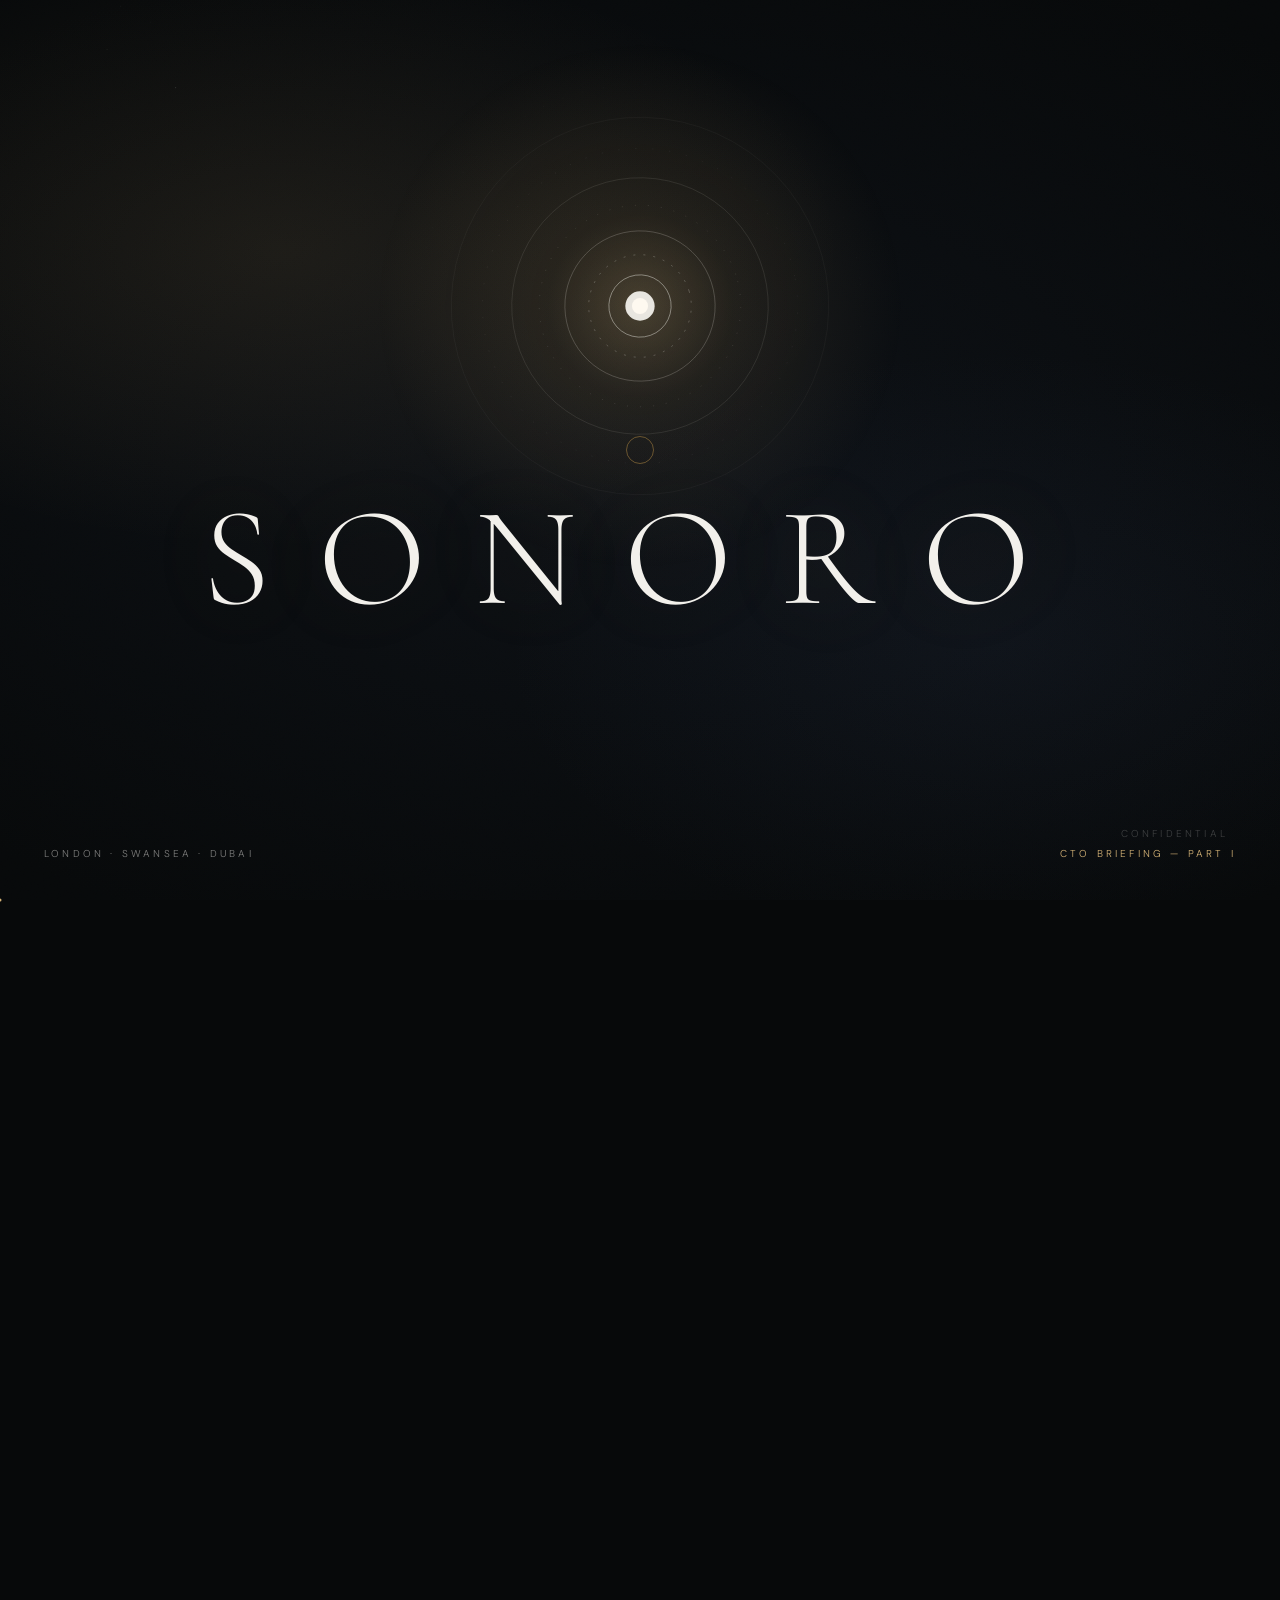
==== index.html @ f27482c3 "feat: split monolith into routed pages - index.html: teaser entrance + intro section - opportunity/i" ====
<!DOCTYPE html>
<html lang="en">
<head>
<meta charset="UTF-8" />
<meta name="viewport" content="width=device-width, initial-scale=1.0" />
<title>Sonoro — The Intelligence Layer for Food in Care</title>
<meta name="description" content="An AI orchestration platform connecting culinary judgement, menu intelligence, resident wellbeing, workforce profiling, recruitment and funded learning into one decision-making system." />

<link rel="preconnect" href="https://fonts.googleapis.com">
<link rel="preconnect" href="https://fonts.gstatic.com" crossorigin>
<link href="https://fonts.googleapis.com/css2?family=Cormorant+Garamond:ital,wght@0,200;0,300;0,400;0,500;1,200;1,300;1,400;1,500&family=DM+Sans:wght@200;300;400;500&display=swap" rel="stylesheet">

<link rel="stylesheet" href="assets/css/main.css">
<link rel="manifest" href="manifest.json">
<meta name="theme-color" content="#c9a25f">
<link rel="icon" type="image/svg+xml" href="favicon.svg">
<link rel="apple-touch-icon" href="icons/icon-192.png">
</head>
<body class="state-initial">

<!-- ============================================================ -->
<!--  TEASER                                                      -->
<!-- ============================================================ -->
<section class="teaser" id="teaser">

  <div class="teaser-atm"></div>
  <canvas class="teaser-stars" id="starsCanvas"></canvas>

  <div class="teaser-canvas-wrap">
    <canvas id="ringCanvas"></canvas>
  </div>

  <div class="teaser-grain"></div>

  <div class="teaser-stage">
    <h1 class="wordmark" id="wordmark" aria-label="Sonoro"></h1>
  </div>

  <button class="entry" id="entry" aria-label="Enter">Enter</button>

  <div class="tmeta tmeta--bl">
    <div><span class="val">London · Swansea · Dubai</span></div>
  </div>
  <div class="tmeta tmeta--br">
    <div><span class="lbl">Confidential</span></div>
    <div><span class="accent">CTO Briefing — Part I</span></div>
  </div>

  <div class="chatbar" id="chatbar" aria-label="Ask Sonoro">
    <span class="chatbar-icon" aria-hidden="true">
      <svg viewBox="0 0 32 32" xmlns="http://www.w3.org/2000/svg">
        <circle cx="16" cy="16" r="2.4" fill="#fff5e6"/>
        <circle cx="16" cy="16" r="5"  stroke="rgba(242,240,235,0.65)" stroke-width="0.7" fill="none"/>
        <circle cx="16" cy="16" r="9"  stroke="rgba(242,240,235,0.35)" stroke-width="0.55" fill="none" stroke-dasharray="1.5 3"/>
        <circle cx="16" cy="16" r="13" stroke="rgba(242,240,235,0.18)" stroke-width="0.45" fill="none"/>
      </svg>
    </span>
    <span class="chatbar-text">
      <span>Ask</span>
      <em class="ask-static">Marco Pierre White</em>
    </span>
    <span class="chatbar-arrow" aria-hidden="true">
      <svg viewBox="0 0 16 16" fill="none" xmlns="http://www.w3.org/2000/svg">
        <path d="M3 8 L13 8 M9 4 L13 8 L9 12" stroke="currentColor" stroke-width="1.1" stroke-linecap="round" stroke-linejoin="round"/>
      </svg>
    </span>
  </div>

  <div class="scroll-cue" aria-hidden="true">Scroll to read the brief</div>

</section>

<!-- ============================================================ -->
<!--  PERSISTENT — custom cursor                                  -->
<!-- ============================================================ -->
<div class="cursor" id="cursor"></div>
<div class="cursor-dot" id="cursorDot"></div>

<!-- ============================================================ -->
<!--  NAV                                                         -->
<!-- ============================================================ -->
<nav class="top">
  <div class="brand-block">
    <a href="/" aria-label="Sonoro home" style="display:flex;align-items:center;gap:10px;text-decoration:none;">
      <svg class="brand-mark" viewBox="0 0 24 24">
        <circle cx="12" cy="12" r="10.5"/>
        <circle cx="12" cy="12" r="7"/>
        <circle cx="12" cy="12" r="3.5"/>
        <circle class="pearl" cx="12" cy="12" r="1"/>
      </svg>
      <span class="brand-name">Sonoro</span>
    </a>
  </div>
  <div class="menu">
    <a href="/"><span class="num">I.</span>Resonance</a>
    <a href="/opportunity"><span class="num">II.</span>Opportunity</a>
    <a href="/platform"><span class="num">III.</span>Platform</a>
    <a href="/network"><span class="num">IV.</span>Network</a>
    <a href="/trust"><span class="num">V.</span>Trust</a>
    <a href="/business"><span class="num">VI.</span>Business</a>
    <a href="/mandate"><span class="num">VII.</span>Mandate</a>
  </div>
  <a href="/mandate" class="confidential">Confidential — CTO Brief</a>
</nav>

<!-- ============================================================ -->
<!--  BRIEF — revealed after Enter                                -->
<!-- ============================================================ -->
<div class="brief">

<section class="intro">
  <div class="intro-inner">

    <div class="intro-meta reveal">
      <div>
        <strong>Sonoro Healthcare</strong> · Food Intelligence Platform<br>
        Prepared for the office of the CTO
      </div>
      <div class="right">
        Confidential briefing · in seven parts<br>
        Building the Intelligence Layer
      </div>
    </div>

    <h1 class="reveal">Where care<br><em>resonates</em><br>through food.</h1>

    <div class="intro-strap reveal">
      <p class="lede-large">
        Sonoro is an <em>AI orchestration platform</em> connecting culinary judgement, menu intelligence, resident wellbeing, workforce profiling, recruitment and funded learning into one decision-making system for the care sector.
        <br><br>
        Not a chatbot. An intelligence infrastructure.
      </p>
      <div class="intro-cta-block">
        <a href="/opportunity" class="cta primary">Read the brief</a>
        <a href="/platform" class="cta">Explore the platform</a>
        <a href="/mandate" class="cta gold">Read the CTO mandate</a>
      </div>
    </div>

    <div class="intro-rail reveal">
      <div class="intro-rail-grid">
        <div class="intro-node"><span class="dot"></span><span class="nm">Ask Marco</span><span class="lab">Judgement</span></div>
        <div class="intro-node"><span class="dot"></span><span class="nm">Menu Intelligence</span><span class="lab">Optimisation</span></div>
        <div class="intro-node"><span class="dot"></span><span class="nm">Happiness Algorithm</span><span class="lab">Wellbeing</span></div>
        <div class="intro-node"><span class="dot"></span><span class="nm">Talent Intelligence</span><span class="lab">Workforce</span></div>
        <div class="intro-node"><span class="dot"></span><span class="nm">Curam Loop</span><span class="lab">Recruitment</span></div>
      </div>
    </div>

  </div>
</section>

</div><!-- /.brief -->

<script src="assets/js/page.js"></script>
<script src="assets/js/main.js"></script>
</body>
</html>
---- assets/css/main.css ----
/* ============================================================ */
/*  SONORO DESIGN SYSTEM                                         */
/* ============================================================ */
*, *::before, *::after { box-sizing: border-box; margin: 0; padding: 0; }

:root {
  --bg-deep:    #07090a;
  --bg-mid:     #0d1014;
  --bg-elev:    #11151a;
  --gold:       #c9a25f;
  --gold-warm:  #d4b276;
  --gold-soft:  rgba(201, 162, 95, 0.55);
  --gold-faint: rgba(201, 162, 95, 0.18);
  --parchment:  #f2f0eb;
  --muted:      rgba(242, 240, 235, 0.5);
  --faint:      rgba(242, 240, 235, 0.22);
  --hairline:   rgba(242, 240, 235, 0.1);
  --hairline-2: rgba(242, 240, 235, 0.18);
  --teal:       #1D9E75;
  --teal-deep:  #085041;
  --oxblood:    #B41D14;
  --blue-state: #6BA4D9;

  --serif:   'Cormorant Garamond', 'Times New Roman', serif;
  --sans:    'DM Sans', system-ui, sans-serif;
  --max:     1440px;
  --pad:     clamp(20px, 4vw, 64px);

  --fade-dur: 1.6s;
  --ease:     cubic-bezier(.22, .96, .24, 1);
}

html, body {
  width: 100%;
  background: var(--bg-deep);
  color: var(--parchment);
  font-family: var(--sans);
  font-weight: 300;
  line-height: 1.5;
  -webkit-font-smoothing: antialiased;
  -moz-osx-font-smoothing: grayscale;
}

body.state-initial {
  height: 100%;
  overflow: hidden;
  cursor: none;
}
body.entered {
  overflow-x: hidden;
  overflow-y: auto;
}
@media (max-width: 760px) { body.state-initial { cursor: auto; } }

img, svg { display: block; max-width: 100%; }
a { color: inherit; text-decoration: none; }
button { font-family: inherit; }
::selection { background: var(--gold); color: var(--bg-deep); }

/* ── TYPOGRAPHIC PRIMITIVES ── */
.eyebrow {
  font-family: var(--sans);
  font-size: 11px;
  letter-spacing: 0.28em;
  text-transform: uppercase;
  font-weight: 400;
  color: var(--muted);
}
.eyebrow .num {
  font-family: var(--serif);
  font-style: italic;
  font-size: 14px;
  letter-spacing: 0;
  text-transform: none;
  margin-right: 0.6em;
  color: var(--gold);
}
.label-tiny {
  font-family: var(--sans);
  font-size: 10px;
  letter-spacing: 0.32em;
  text-transform: uppercase;
  color: var(--faint);
}

/* ============================================================ */
/*  TEASER — CINEMATIC OPENING                                   */
/* ============================================================ */
.teaser {
  position: relative;
  width: 100%;
  height: 100vh;
  overflow: hidden;
  background: var(--bg-deep);
}
.teaser-atm {
  position: absolute; inset: 0; z-index: 0;
  background:
    radial-gradient(ellipse 80% 60% at 22% 28%, rgba(201, 162, 95, 0.10) 0%, transparent 55%),
    radial-gradient(ellipse 70% 60% at 78% 72%, rgba(60, 80, 120, 0.10) 0%, transparent 55%),
    radial-gradient(ellipse 100% 80% at 50% 50%, rgba(20, 26, 36, 0.45) 0%, transparent 75%),
    var(--bg-deep);
  animation: drift 28s ease-in-out infinite alternate;
}
@keyframes drift {
  0%   { transform: scale(1)    translate(0, 0);     filter: hue-rotate(0deg); }
  100% { transform: scale(1.07) translate(-1.5%, 1%); filter: hue-rotate(8deg); }
}
.teaser-stars {
  position: absolute; inset: 0; z-index: 1; pointer-events: none;
}
.teaser-grain {
  position: absolute; inset: 0; z-index: 8;
  pointer-events: none;
  background-image: url("data:image/svg+xml,%3Csvg viewBox='0 0 256 256' xmlns='http://www.w3.org/2000/svg'%3E%3Cfilter id='n'%3E%3CfeTurbulence type='fractalNoise' baseFrequency='0.92' numOctaves='4' stitchTiles='stitch'/%3E%3C/filter%3E%3Crect width='100%25' height='100%25' filter='url(%23n)'/%3E%3C/svg%3E");
  background-size: 180px 180px;
  opacity: 0.05;
  mix-blend-mode: overlay;
}

.teaser-canvas-wrap {
  position: absolute; inset: 0; z-index: 2;
  display: flex; align-items: center; justify-content: center;
  padding-bottom: 32vh;
  pointer-events: none;
}
#ringCanvas {
  width:  min(720px, 86vmin);
  height: min(720px, 86vmin);
  display: block;
  opacity: 0;
  transform: scale(0.86);
  animation: ringEmerge 4.2s 0.4s var(--ease) forwards;
  transition: opacity var(--fade-dur) var(--ease);
}
@keyframes ringEmerge {
  from { opacity: 0; transform: scale(0.86); }
  to   { opacity: 1; transform: scale(1); }
}

.teaser-stage {
  position: absolute; inset: 0; z-index: 4;
  pointer-events: none;
}

.wordmark {
  position: absolute;
  left: 50%;
  top: 62%;
  transform: translate(calc(-50% + var(--word-x-offset, 0px)), -50%);
  font-family: var(--serif);
  font-weight: 200;
  font-size: clamp(58px, 11vw, 168px);
  letter-spacing: 0.34em;
  color: var(--parchment);
  line-height: 1;
  text-transform: uppercase;
  text-shadow: 0 0 80px rgba(201, 162, 95, 0.18);
  text-align: center;
  white-space: nowrap;
  opacity: 0;
  transition: opacity var(--fade-dur) var(--ease);
}
.wordmark .ch { display: inline-block; opacity: 1; transform: translateY(0); }
body.state-initial .wordmark { opacity: 1; }
body.state-initial .wordmark .ch {
  opacity: 0;
  transform: translateY(28px);
  animation: chRise 1.6s var(--ease) forwards;
}
@keyframes chRise { to { opacity: 1; transform: translateY(0); } }

.t-rule {
  position: absolute;
  left: 50%;
  top: calc(62% + clamp(60px, 8.5vw, 110px));
  transform: translateX(-50%) scaleX(0.4);
  transform-origin: center;
  width: clamp(160px, 22vw, 260px);
  height: 1px;
  background: linear-gradient(to right, transparent, var(--gold-soft) 50%, transparent);
  opacity: 0;
  transition: opacity var(--fade-dur) var(--ease), transform var(--fade-dur) var(--ease);
}
body.show-cycling .t-rule {
  opacity: 1;
  transform: translateX(-50%) scaleX(1);
}

.strapline {
  position: absolute;
  left: 50%;
  top: calc(62% + clamp(98px, 13vw, 165px));
  transform: translateX(-50%);
  font-family: var(--serif);
  font-style: italic;
  font-weight: 300;
  font-size: clamp(20px, 2.6vw, 34px);
  color: var(--muted);
  display: flex; align-items: center;
  gap: 0.4em;
  letter-spacing: 0.04em;
  white-space: nowrap;
  opacity: 0;
  transition: opacity var(--fade-dur) var(--ease);
}
body.show-cycling .strapline { opacity: 1; }

.cycle-wrap {
  position: relative;
  display: inline-block;
  overflow: visible;
  height: 1.4em;
  transition: width 0.7s var(--ease);
}
.cycle-word {
  position: absolute;
  left: 0; top: 50%;
  transform: translateY(calc(-50% + 60%));
  opacity: 0;
  color: var(--gold-warm);
  font-style: italic;
  white-space: nowrap;
  transition: transform 1.0s var(--ease), opacity 0.7s ease;
}
.cycle-word.enter { transform: translateY(-50%); opacity: 1; }
.cycle-word.exit  { transform: translateY(calc(-50% - 60%)); opacity: 0; }
.cycle-word::before {
  content: attr(data-num);
  position: absolute; top: -1.4em; left: 0;
  font-family: var(--sans);
  font-style: normal; font-weight: 400; font-size: 0.32em;
  letter-spacing: 0.45em; text-transform: uppercase;
  color: var(--gold-warm);
  opacity: 0; white-space: nowrap;
  transition: opacity 0.5s ease;
}
.cycle-word.enter::before { opacity: 0.55; transition: opacity 0.7s ease 0.2s; }
.cycle-word::after {
  content: '';
  position: absolute; bottom: -0.32em; left: 0;
  width: 100%; height: 1px;
  background: var(--gold-warm);
  opacity: 0;
  transform-origin: left center;
  transform: scaleX(0);
  transition: transform 0.5s var(--ease), opacity 0.4s ease;
}
.cycle-word.enter::after {
  transform: scaleX(1); opacity: 0.42;
  transition: transform 1.1s var(--ease) 0.3s, opacity 0.5s ease 0.3s;
}

.tagline-center {
  position: absolute;
  top: 62%; left: 50%;
  transform: translate(-50%, -48%);
  z-index: 4;
  font-family: var(--serif);
  font-style: italic;
  font-weight: 300;
  font-size: clamp(28px, 4.2vw, 56px);
  color: rgba(242, 240, 235, 0.78);
  letter-spacing: 0.04em;
  white-space: nowrap;
  pointer-events: none;
  opacity: 0;
  filter: blur(3px);
  transition: opacity var(--fade-dur) var(--ease),
              transform var(--fade-dur) var(--ease),
              filter var(--fade-dur) var(--ease);
  text-shadow: 0 0 60px rgba(201, 162, 95, 0.18);
}
body.show-tagline .tagline-center {
  opacity: 1;
  transform: translate(-50%, -50%);
  filter: blur(0);
}

/* Enter pill */
.entry {
  position: absolute;
  top: 78%; left: 50%;
  transform: translate(-50%, -50%);
  z-index: 7;
  display: inline-flex; align-items: center;
  padding: 12px 32px;
  border: 1px solid rgba(201, 162, 95, 0.4);
  border-radius: 100px;
  background: rgba(7, 9, 10, 0.45);
  backdrop-filter: blur(14px);
  -webkit-backdrop-filter: blur(14px);
  color: var(--gold-warm);
  font-family: var(--sans);
  font-weight: 300;
  font-size: 10px;
  letter-spacing: 0.42em;
  text-transform: uppercase;
  cursor: none;
  pointer-events: none;
  user-select: none;
  opacity: 0;
  transition: opacity 2s var(--ease), border-color 0.6s ease, color 0.6s ease, background 0.6s ease;
}
.entry.show {
  opacity: 1;
  pointer-events: auto;
  animation: entryHalo 3.4s ease-in-out infinite;
}
@keyframes entryHalo {
  0%, 100% { box-shadow: 0 0 0 0 rgba(201, 162, 95, 0); }
  50%      { box-shadow: 0 0 28px 2px rgba(201, 162, 95, 0.22); }
}
.entry:hover { border-color: var(--gold); color: var(--parchment); background: rgba(7, 9, 10, 0.65); }
.entry.dismiss { animation: entryOut 1.6s var(--ease) forwards; pointer-events: none; }
@keyframes entryOut {
  0%   { opacity: 1; transform: translate(-50%, -50%) scale(1); }
  100% { opacity: 0; transform: translate(-50%, -50%) scale(1.06); }
}
@media (max-width: 760px) {
  .entry {
    cursor: pointer;
    font-size: 10px;
    letter-spacing: 0.36em;
    top: 80%;
    min-height: 48px;
    padding: 14px 36px;
  }
}

/* Editorial corners */
.tmeta {
  position: absolute; z-index: 5;
  font-family: var(--sans);
  font-weight: 300; font-size: 10px;
  letter-spacing: 0.32em; text-transform: uppercase;
  color: var(--muted);
  line-height: 2;
}
.tmeta .lbl    { color: var(--faint); margin-right: 8px; }
.tmeta .val    { color: var(--muted); }
.tmeta .accent { color: var(--gold-warm); }
.tmeta--bl { bottom: 36px; left: 44px; text-align: left; }
.tmeta--br { bottom: 36px; right: 44px; text-align: right; }
@media (max-width: 760px) {
  .tmeta { font-size: 9px; letter-spacing: 0.28em; line-height: 1.9; }
  .tmeta--bl { left: 22px; bottom: 96px; }
  .tmeta--br { right: 22px; bottom: 96px; }
}

/* Listen pill */
.listen {
  position: fixed;
  bottom: 36px; left: 50%;
  transform: translateX(-50%);
  z-index: 6;
  display: flex; align-items: center; gap: 14px;
  padding: 11px 22px 11px 18px;
  border: 1px solid var(--hairline);
  border-radius: 100px;
  background: rgba(7, 9, 10, 0.45);
  backdrop-filter: blur(14px);
  -webkit-backdrop-filter: blur(14px);
  cursor: none;
  pointer-events: auto;
  transition: all 0.5s var(--ease), opacity 2s ease;
  opacity: 0;
  color: var(--muted);
  font-size: 10px;
  letter-spacing: 0.32em;
  text-transform: uppercase;
  font-family: var(--sans);
  font-weight: 300;
  user-select: none;
}
body.entered .listen { opacity: 1; }
.listen:hover { border-color: var(--gold-soft); color: var(--parchment); background: rgba(7, 9, 10, 0.65); }
.listen.active { border-color: var(--gold); color: var(--gold-warm); }
.listen-icon { display: flex; align-items: flex-end; gap: 2px; height: 12px; width: 14px; }
.listen-icon span { display: block; width: 2px; height: 4px; background: currentColor; border-radius: 1px; transition: height 0.2s ease; }
.listen.active .listen-icon span { animation: bars 1.1s ease-in-out infinite; }
.listen.active .listen-icon span:nth-child(1) { animation-delay:  0.0s; }
.listen.active .listen-icon span:nth-child(2) { animation-delay: 0.18s; }
.listen.active .listen-icon span:nth-child(3) { animation-delay: 0.36s; }
.listen.active .listen-icon span:nth-child(4) { animation-delay: 0.54s; }
@keyframes bars { 0%, 100% { height: 3px; } 50% { height: 12px; } }
@media (max-width: 760px) { .listen { cursor: pointer; bottom: 24px; padding: 10px 18px 10px 14px; font-size: 9px; } }

/* Chatbar */
.chatbar {
  position: absolute;
  top: 62%; left: 50%;
  transform: translate(-50%, -52%) scale(0.97);
  z-index: 5;
  display: flex; align-items: center;
  padding: 18px 22px;
  width: clamp(360px, 60vw, 660px);
  border: 1px solid rgba(242, 240, 235, 0.12);
  border-radius: 100px;
  background: rgba(7, 9, 10, 0.6);
  backdrop-filter: blur(20px);
  -webkit-backdrop-filter: blur(20px);
  box-shadow: 0 12px 48px rgba(0, 0, 0, 0.4), 0 0 0 0.5px rgba(255, 255, 255, 0.04) inset;
  opacity: 0;
  pointer-events: none;
  transition: opacity var(--fade-dur) var(--ease),
              transform var(--fade-dur) var(--ease),
              border-color 0.6s ease, background 0.6s ease;
}
body.entered .chatbar,
body.show-chatbar .chatbar {
  opacity: 1;
  transform: translate(-50%, -50%) scale(1);
  pointer-events: auto;
}
.chatbar:hover { border-color: rgba(242, 240, 235, 0.22); background: rgba(7, 9, 10, 0.74); }
.chatbar-icon { width: 32px; height: 32px; margin-right: 18px; flex-shrink: 0; display: block; }
.chatbar-icon svg { width: 100%; height: 100%; animation: iconRotate 36s linear infinite, iconBreath 5.2s ease-in-out infinite; filter: drop-shadow(0 0 6px rgba(212, 178, 118, 0.32)); }
@keyframes iconRotate { from { transform: rotate(0deg); } to { transform: rotate(360deg); } }
@keyframes iconBreath { 0%, 100% { opacity: 0.92; } 50% { opacity: 1; } }
.chatbar-text {
  flex: 1;
  font-family: var(--serif);
  font-style: italic; font-weight: 300;
  font-size: clamp(18px, 2.2vw, 26px);
  color: rgba(242, 240, 235, 0.72);
  letter-spacing: 0.03em;
  display: flex; align-items: center; justify-content: flex-start;
  gap: 0.4em; white-space: nowrap; overflow: hidden;
}
.ask-static {
  color: var(--gold-warm);
  font-style: italic;
  font-weight: 300;
  white-space: nowrap;
}
.ask-cycle-wrap { position: relative; display: inline-block; overflow: hidden; height: 1.4em; }
.ask-cycle-word {
  position: absolute; left: 0; top: 50%;
  transform: translateY(calc(-50% + 110%));
  opacity: 0;
  color: var(--gold-warm);
  font-style: italic; white-space: nowrap;
  transition: transform 1.0s var(--ease), opacity 0.7s ease;
}
.ask-cycle-word.enter { transform: translateY(-50%); opacity: 1; }
.ask-cycle-word.exit  { transform: translateY(calc(-50% - 110%)); opacity: 0; }
.chatbar-arrow { width: 18px; height: 18px; margin-left: 18px; color: var(--gold-soft); flex-shrink: 0; transition: color 0.5s ease, transform 0.5s var(--ease); }
.chatbar-arrow svg { width: 100%; height: 100%; display: block; }
.chatbar:hover .chatbar-arrow { color: var(--gold-warm); transform: translateX(3px); }
@media (max-width: 760px) {
  .chatbar { width: calc(100vw - 44px); padding: 14px 22px 14px 16px; cursor: pointer; min-height: 56px; }
  .chatbar-icon { width: 28px; height: 28px; margin-right: 14px; }
  .chatbar-arrow { margin-left: 14px; }
  .tagline-center { font-size: clamp(20px, 5.5vw, 34px); padding: 0 24px; white-space: normal; text-align: center; }
}

/* Cursor */
.cursor {
  position: fixed;
  width: 28px; height: 28px;
  border: 1px solid var(--gold-soft);
  border-radius: 50%;
  pointer-events: none;
  z-index: 9999;
  transform: translate(-50%, -50%);
  transition: width 0.4s var(--ease), height 0.4s var(--ease), border-color 0.3s ease, opacity 0.3s ease;
  mix-blend-mode: difference;
}
.cursor-dot {
  position: fixed;
  width: 3px; height: 3px;
  background: var(--gold-warm);
  border-radius: 50%;
  pointer-events: none;
  z-index: 9999;
  transform: translate(-50%, -50%);
  transition: opacity 0.3s ease;
}
.cursor.is-hover { width: 56px; height: 56px; border-color: var(--gold); }
@media (max-width: 760px) { .cursor, .cursor-dot { display: none; } }

/* Scroll cue under teaser */
.scroll-cue {
  position: absolute;
  bottom: 100px; left: 50%;
  transform: translateX(-50%);
  z-index: 5;
  font-family: var(--sans); font-weight: 300;
  font-size: 9px; letter-spacing: 0.42em; text-transform: uppercase;
  color: var(--muted);
  display: flex; flex-direction: column; align-items: center; gap: 14px;
  opacity: 0;
  transition: opacity 1.4s ease;
  pointer-events: none;
}
body.entered .scroll-cue { opacity: 0.7; }
.scroll-cue::after {
  content: '';
  width: 1px; height: 36px;
  background: linear-gradient(180deg, var(--gold-soft), transparent);
  animation: scrollPulse 2.4s ease-in-out infinite;
}
@keyframes scrollPulse {
  0%, 100% { opacity: 0.4; transform: scaleY(0.8); transform-origin: top; }
  50%      { opacity: 1;   transform: scaleY(1); }
}
@media (max-width: 760px) { .scroll-cue { bottom: 88px; } }

/* ============================================================ */
/*  NAV                                                          */
/* ============================================================ */
nav.top {
  position: fixed; top: 0; left: 0; right: 0; z-index: 50;
  padding: 18px var(--pad);
  display: grid;
  grid-template-columns: auto 1fr auto;
  align-items: center;
  gap: 24px;
  backdrop-filter: blur(20px) saturate(140%);
  -webkit-backdrop-filter: blur(20px) saturate(140%);
  background: rgba(7, 9, 10, 0.7);
  border-bottom: 1px solid var(--hairline);
  opacity: 0;
  pointer-events: none;
  transform: translateY(-12px);
  transition: opacity 1.6s var(--ease) 0.4s, transform 1.6s var(--ease) 0.4s;
}
body.entered nav.top { opacity: 1; pointer-events: auto; transform: translateY(0); }

/* Sub-pages: nav and content visible immediately */
body.page-view nav.top { opacity: 1; pointer-events: auto; transform: translateY(0); transition: none; }
body.page-view .brief  { opacity: 1; }

/* Active nav link */
nav.top .menu a.active { color: var(--parchment); }
nav.top .menu a.active .num { color: var(--gold-warm); }

.brand-block {
  display: flex; align-items: center; gap: 18px;
  border-right: 1px solid var(--hairline);
  padding-right: 22px;
}
.brand-mark {
  width: 24px; height: 24px;
  flex-shrink: 0;
}
.brand-mark circle { fill: none; stroke: var(--parchment); stroke-width: 0.7; }
.brand-mark .pearl { fill: var(--gold-warm); stroke: none; }
.brand-name {
  font-family: var(--serif);
  font-style: italic;
  font-weight: 300;
  font-size: 22px;
  letter-spacing: 0.05em;
  color: var(--parchment);
}

.nav-no01 {
  display: flex; flex-direction: column;
  gap: 2px;
}
.nav-no01 .num {
  font-family: var(--serif);
  font-style: italic;
  font-size: 12px;
  color: var(--gold);
  letter-spacing: 0.02em;
}
.nav-no01 .ti {
  font-family: var(--sans);
  font-size: 10px;
  letter-spacing: 0.22em;
  text-transform: uppercase;
  color: var(--muted);
}
@media (max-width: 900px) {
  .nav-no01 { display: none; }
  .brand-block { border-right: none; padding-right: 0; }
}

nav.top .menu {
  display: none;
  justify-content: center;
  gap: 32px;
}
nav.top .menu a {
  font-size: 10px; letter-spacing: 0.24em; text-transform: uppercase;
  color: var(--muted);
  transition: color 0.3s;
  display: inline-flex; align-items: baseline;
}
nav.top .menu a:hover { color: var(--parchment); }
nav.top .menu a .num {
  font-family: var(--serif); font-style: italic;
  color: var(--gold);
  margin-right: 6px; letter-spacing: 0; text-transform: none;
  font-size: 12px;
}
@media (min-width: 1100px) { nav.top .menu { display: flex; } }

.confidential {
  display: inline-flex; align-items: center; gap: 10px;
  padding: 9px 16px;
  border: 1px solid var(--hairline-2);
  border-radius: 999px;
  font-size: 10px; letter-spacing: 0.24em; text-transform: uppercase;
  color: var(--muted);
  background: rgba(7, 9, 10, 0.4);
  transition: all 0.3s;
}
.confidential::before {
  content: ''; width: 6px; height: 6px; border-radius: 50%;
  background: var(--gold);
  box-shadow: 0 0 10px var(--gold);
  animation: confDot 2.4s ease-in-out infinite;
}
@keyframes confDot { 0%, 100% { opacity: 0.6; } 50% { opacity: 1; } }
.confidential:hover { border-color: var(--gold-soft); color: var(--parchment); }
@media (max-width: 480px) {
  .confidential { font-size: 9px; padding: 8px 12px; letter-spacing: 0.18em; }
  .confidential span { display: none; }
}

/* ============================================================ */
/*  BRIEF — wrapper that becomes scrollable after Enter           */
/* ============================================================ */
.brief {
  position: relative;
  background: var(--bg-deep);
}

.container { max-width: var(--max); margin: 0 auto; padding: 0 var(--pad); }
.section { position: relative; padding: clamp(80px, 12vh, 160px) 0; }
.section::before {
  content: ''; position: absolute; left: var(--pad); right: var(--pad); top: 0;
  height: 1px; background: var(--hairline);
}
.section-head {
  display: grid;
  grid-template-columns: 1fr;
  gap: 32px;
  margin-bottom: clamp(48px, 8vh, 96px);
}
@media (min-width: 800px) {
  .section-head {
    grid-template-columns: minmax(180px, 220px) 1fr;
    grid-template-rows: auto auto;
    column-gap: clamp(48px, 6vw, 96px);
    row-gap: 28px;
    align-items: start;
  }
  .section-head > div { display: contents; }
  .section-head .eyebrow { grid-column: 1; grid-row: 1; padding-top: 18px; }
  .section-head h2 { grid-column: 2; grid-row: 1; }
  .section-head .lede { grid-column: 2; grid-row: 2; max-width: 64ch; }
}
.section-head h2 {
  font-family: var(--serif);
  font-style: italic;
  font-weight: 300;
  font-size: clamp(34px, 4.6vw, 60px);
  line-height: 1.02;
  letter-spacing: -0.018em;
  color: var(--parchment);
  text-wrap: balance;
}
.section-head h2 em { font-style: italic; color: var(--gold-warm); }
.section-head .lede {
  font-family: var(--serif);
  font-weight: 300;
  font-size: clamp(18px, 1.6vw, 22px);
  line-height: 1.55;
  color: var(--muted);
  max-width: 60ch;
}

.rule { height: 1px; background: var(--hairline); width: 100%; }

/* ── CTA ── */
.cta {
  display: inline-flex; align-items: center; justify-content: space-between;
  gap: 24px;
  padding: 18px 24px;
  border: 1px solid var(--hairline-2);
  background: transparent;
  color: var(--parchment);
  font-family: var(--sans);
  font-size: 12px;
  letter-spacing: 0.18em;
  text-transform: uppercase;
  cursor: pointer;
  transition: all 0.4s var(--ease);
  position: relative; overflow: hidden;
}
.cta::after {
  content: '→'; font-family: var(--serif); font-style: italic;
  font-size: 18px; letter-spacing: 0; text-transform: none;
  transition: transform 0.4s;
}
.cta:hover { background: var(--parchment); color: var(--bg-deep); border-color: var(--parchment); }
.cta:hover::after { transform: translateX(6px); }
.cta.primary { background: var(--parchment); color: var(--bg-deep); }
.cta.primary:hover { background: var(--gold); border-color: var(--gold); }
.cta.gold { border-color: var(--gold); color: var(--gold-warm); }
.cta.gold:hover { background: var(--gold); color: var(--bg-deep); border-color: var(--gold); }
@media (max-width: 480px) {
  .cta { font-size: 11px; padding: 16px 20px; width: 100%; justify-content: space-between; }
}

/* ============================================================ */
/*  INTRO                                                        */
/* ============================================================ */
.intro {
  padding: clamp(140px, 22vh, 240px) var(--pad) clamp(80px, 12vh, 140px);
  position: relative;
  border-bottom: 1px solid var(--hairline);
  background: linear-gradient(180deg, var(--bg-deep), var(--bg-mid));
}
.intro::after {
  content: ''; position: absolute; inset: 0;
  background:
    radial-gradient(ellipse at 75% 35%, rgba(201, 162, 95, 0.05), transparent 55%),
    radial-gradient(ellipse at 15% 85%, rgba(29, 158, 117, 0.04), transparent 60%);
  pointer-events: none;
  z-index: 0;
}
.intro-inner { position: relative; z-index: 1; max-width: var(--max); margin: 0 auto; }

.intro-meta {
  display: grid; grid-template-columns: 1fr;
  gap: 16px;
  margin-bottom: 56px;
  font-size: 11px; letter-spacing: 0.24em; text-transform: uppercase;
  color: var(--faint);
}
@media (min-width: 720px) { .intro-meta { grid-template-columns: 1fr 1fr; } }
.intro-meta strong { color: var(--muted); font-weight: 400; }
.intro-meta .right { text-align: right; }
@media (max-width: 720px) { .intro-meta .right { text-align: left; } }

.intro h1 {
  font-family: var(--serif);
  font-weight: 300;
  font-size: clamp(40px, 6vw, 96px);
  line-height: 0.98;
  letter-spacing: -0.025em;
  margin-bottom: 40px;
  max-width: 22ch;
}
.intro h1 em { font-style: italic; color: var(--gold-warm); }

.intro-strap {
  display: grid; grid-template-columns: 1fr; gap: 36px;
  margin-top: 24px;
  max-width: 980px;
}
@media (min-width: 800px) {
  .intro-strap { grid-template-columns: 1.4fr 1fr; gap: 80px; align-items: end; }
}
.intro-strap .lede-large {
  font-family: var(--serif);
  font-weight: 300;
  font-size: clamp(20px, 1.9vw, 26px);
  line-height: 1.5;
  color: var(--muted);
  max-width: 56ch;
}
.intro-strap .lede-large em { font-style: italic; color: var(--parchment); }
.intro-cta-block { display: flex; flex-direction: column; gap: 14px; }

.intro-rail {
  margin-top: 80px;
  padding-top: 40px;
  border-top: 1px solid var(--hairline);
}
.intro-rail-grid {
  display: grid;
  grid-template-columns: repeat(5, 1fr);
  gap: 0;
  position: relative;
}
.intro-rail-grid::before {
  content: ''; position: absolute;
  top: 38px; left: 8%; right: 8%; height: 1px;
  background: linear-gradient(90deg, transparent, var(--gold-soft) 15%, var(--gold-soft) 85%, transparent);
  opacity: 0.5;
}
.intro-node {
  display: flex; flex-direction: column; align-items: center;
  gap: 12px; position: relative; text-align: center;
}
.intro-node .dot {
  width: 14px; height: 14px; border-radius: 50%;
  background: var(--bg-deep);
  border: 1px solid var(--muted);
  position: relative; z-index: 2;
  margin-top: 32px;
}
.intro-node .dot::after {
  content: ''; position: absolute; inset: -6px;
  border-radius: 50%; border: 1px solid var(--hairline);
  animation: nodepulse 3s ease-in-out infinite;
}
.intro-node:nth-child(1) .dot::after { animation-delay: 0s; }
.intro-node:nth-child(2) .dot::after { animation-delay: 0.6s; }
.intro-node:nth-child(3) .dot::after { animation-delay: 1.2s; }
.intro-node:nth-child(4) .dot::after { animation-delay: 1.8s; }
.intro-node:nth-child(5) .dot::after { animation-delay: 2.4s; }
@keyframes nodepulse {
  0%, 100% { opacity: 0.3; transform: scale(1); }
  50% { opacity: 0.8; transform: scale(1.4); }
}
.intro-node .nm {
  font-family: var(--serif);
  font-style: italic;
  font-size: 14px;
  color: var(--muted);
}
.intro-node .lab {
  font-size: 9px; letter-spacing: 0.24em; text-transform: uppercase;
  color: var(--faint);
}
@media (max-width: 760px) {
  .intro-rail-grid { grid-template-columns: repeat(3, 1fr); gap: 16px; }
  .intro-rail-grid::before { display: none; }
  .intro-node:nth-child(4),
  .intro-node:nth-child(5) { grid-column: auto; }
  .intro-node .nm { font-size: 11px; }
  .intro-node .lab { font-size: 8px; }
}
@media (max-width: 420px) {
  .intro-rail-grid {
    display: flex;
    overflow-x: auto;
    gap: 0;
    padding-bottom: 16px;
    -webkit-overflow-scrolling: touch;
    scrollbar-width: none;
  }
  .intro-rail-grid::-webkit-scrollbar { display: none; }
  .intro-node { min-width: 90px; flex-shrink: 0; padding: 0 10px; }
}

/* ============================================================ */
/*  OPPORTUNITY                                                  */
/* ============================================================ */
.opportunity .stats {
  display: grid; grid-template-columns: 1fr; gap: 1px;
  background: var(--hairline);
  margin-bottom: 80px;
  border-top: 1px solid var(--hairline);
  border-bottom: 1px solid var(--hairline);
}
@media (min-width: 720px) { .opportunity .stats { grid-template-columns: repeat(4, 1fr); } }
@media (min-width: 480px) and (max-width: 720px) { .opportunity .stats { grid-template-columns: repeat(2, 1fr); } }
.stat { background: var(--bg-deep); padding: 36px 24px; display: flex; flex-direction: column; gap: 10px; }
.stat .num { font-family: var(--serif); font-weight: 300; font-size: clamp(40px, 4.5vw, 64px); line-height: 1; letter-spacing: -0.02em; color: var(--gold-warm); }
.stat .num em { font-style: italic; }
.stat .lab { font-size: 11px; letter-spacing: 0.24em; text-transform: uppercase; color: var(--muted); }
.stat .desc { font-family: var(--serif); font-size: 14px; font-style: italic; color: var(--faint); margin-top: 8px; max-width: 26ch; }

.problem-grid { display: grid; grid-template-columns: 1fr; gap: 32px; }
@media (min-width: 800px) { .problem-grid { grid-template-columns: repeat(2, 1fr); gap: 48px; } }
.problem-block { display: flex; flex-direction: column; gap: 16px; padding-top: 28px; border-top: 1px solid var(--hairline); }
.problem-block .nm { font-family: var(--serif); font-style: italic; color: var(--gold-warm); font-size: 16px; }
.problem-block h4 { font-family: var(--serif); font-weight: 300; font-size: clamp(22px, 2.4vw, 30px); line-height: 1.15; letter-spacing: -0.01em; }
.problem-block p { color: var(--muted); line-height: 1.65; max-width: 50ch; font-size: 15px; }
.problem-block .tags { display: flex; flex-wrap: wrap; gap: 8px; margin-top: 8px; }
.problem-block .tag { font-size: 10px; letter-spacing: 0.18em; text-transform: uppercase; padding: 6px 10px; border: 1px solid var(--hairline-2); color: var(--muted); }

/* ============================================================ */
/*  PLATFORM ENGINES                                             */
/* ============================================================ */
.engines { display: grid; grid-template-columns: 1fr; gap: 1px; background: var(--hairline); border-top: 1px solid var(--hairline); border-bottom: 1px solid var(--hairline); }
@media (min-width: 800px) { .engines { grid-template-columns: 1fr 1fr; } }
@media (min-width: 1200px) { .engines { grid-template-columns: repeat(4, 1fr); } }
.engine { background: var(--bg-deep); padding: 40px 32px; display: flex; flex-direction: column; gap: 20px; position: relative; transition: background 0.4s; min-height: 360px; }
.engine:hover { background: var(--bg-mid); }
.engine .num { font-family: var(--serif); font-style: italic; font-size: 14px; color: var(--gold-warm); }
.engine .ti { font-family: var(--serif); font-weight: 300; font-size: 32px; letter-spacing: -0.01em; line-height: 1; }
.engine .ti em { font-style: italic; }
.engine .desc { color: var(--muted); font-size: 14px; line-height: 1.6; }
.engine .pts { display: flex; flex-direction: column; gap: 8px; margin-top: auto; padding-top: 20px; border-top: 1px solid var(--hairline); }
.engine .pts li { list-style: none; font-size: 11px; letter-spacing: 0.16em; text-transform: uppercase; color: var(--faint); padding-left: 18px; position: relative; }
.engine .pts li::before { content: '/'; position: absolute; left: 0; font-family: var(--serif); font-style: italic; color: var(--gold-warm); letter-spacing: 0; text-transform: none; }
@media (max-width: 800px) { .engine { min-height: auto; padding: 32px 24px; } }

/* ============================================================ */
/*  ASK MARCO                                                    */
/* ============================================================ */
.askmarco-stage { display: grid; grid-template-columns: 1fr; gap: 40px; align-items: start; }
@media (min-width: 1000px) { .askmarco-stage { grid-template-columns: 1fr 1.2fr; gap: 64px; } }
.am-capabilities { display: flex; flex-direction: column; gap: 0; }
.am-cap { display: grid; grid-template-columns: 32px 1fr; gap: 16px; padding: 22px 0; border-top: 1px solid var(--hairline); align-items: start; }
.am-cap:last-child { border-bottom: 1px solid var(--hairline); }
.am-cap .n { font-family: var(--serif); font-style: italic; color: var(--gold-warm); font-size: 14px; padding-top: 4px; }
.am-cap .ti { font-family: var(--serif); font-size: 20px; font-weight: 400; margin-bottom: 4px; color: var(--parchment); }
.am-cap .desc { font-size: 13px; color: var(--muted); line-height: 1.55; }

.am-card { background: var(--bg-mid); border: 1px solid var(--hairline-2); border-radius: 4px; overflow: hidden; }
.am-card .head { padding: 16px 20px; border-bottom: 1px solid var(--hairline); display: flex; align-items: center; justify-content: space-between; background: linear-gradient(180deg, var(--bg-elev), var(--bg-mid)); }
.am-card .head .label-tiny { color: var(--muted); }
.am-card .head .stat-dot { display: inline-flex; align-items: center; gap: 8px; font-size: 10px; letter-spacing: 0.2em; text-transform: uppercase; color: var(--gold-warm); }
.am-card .head .stat-dot::before { content: ''; width: 6px; height: 6px; border-radius: 50%; background: var(--gold-warm); box-shadow: 0 0 8px var(--gold-warm); }
.am-card .body { padding: 24px 20px; }
.am-prompt { display: flex; gap: 14px; margin-bottom: 24px; padding-bottom: 24px; border-bottom: 1px solid var(--hairline); }
.am-prompt .av { width: 28px; height: 28px; flex-shrink: 0; border-radius: 50%; border: 1px solid var(--hairline-2); display: grid; place-items: center; font-size: 10px; letter-spacing: 0.1em; color: var(--faint); }
.am-prompt .body-text { font-family: var(--serif); font-style: italic; font-size: 18px; line-height: 1.45; color: var(--parchment); }
.am-response { display: flex; gap: 14px; }
.am-response .av { width: 28px; height: 28px; flex-shrink: 0; border-radius: 50%; background: var(--bg-elev); display: grid; place-items: center; position: relative; }
.am-response .av svg { width: 18px; height: 18px; }
.am-response .av svg circle { fill: none; stroke: var(--gold-warm); stroke-width: 0.7; }
.am-response .content { flex: 1; }
.am-response .who { font-size: 10px; letter-spacing: 0.24em; text-transform: uppercase; color: var(--gold-warm); margin-bottom: 12px; }
.am-response p { font-size: 14px; line-height: 1.65; color: var(--muted); margin-bottom: 14px; }
.am-response p strong { color: var(--parchment); font-weight: 500; }
.am-pillrow { display: flex; flex-wrap: wrap; gap: 8px; margin-top: 18px; padding-top: 18px; border-top: 1px solid var(--hairline); }
.am-pill { font-size: 10px; letter-spacing: 0.16em; text-transform: uppercase; padding: 8px 12px; border: 1px solid var(--hairline-2); color: var(--muted); display: inline-flex; align-items: center; gap: 8px; cursor: pointer; transition: all 0.3s; }
.am-pill:hover { border-color: var(--gold-warm); color: var(--gold-warm); }
.am-pill .dot { width: 5px; height: 5px; border-radius: 50%; background: var(--teal); }
.am-pill .dot.gold { background: var(--gold-warm); }
@media (max-width: 760px) {
  .am-pill { min-height: 40px; }
  .am-prompt .body-text { font-size: 16px; }
}

/* ============================================================ */
/*  MENU INTELLIGENCE                                            */
/* ============================================================ */
.menu-list { display: flex; flex-direction: column; border-top: 1px solid var(--hairline); }
.menu-row { display: grid; grid-template-columns: 1fr; gap: 16px; padding: 28px 0; border-bottom: 1px solid var(--hairline); position: relative; }
@media (min-width: 800px) { .menu-row { grid-template-columns: 280px 1fr 240px; gap: 40px; align-items: center; } }
.menu-row .name { display: flex; flex-direction: column; gap: 6px; }
.menu-row .name .ti { font-family: var(--serif); font-size: 26px; font-weight: 300; line-height: 1.1; color: var(--parchment); }
.menu-row .name .meta { font-size: 10px; letter-spacing: 0.24em; text-transform: uppercase; color: var(--faint); }
.menu-row .stats-line { display: grid; grid-template-columns: repeat(4, 1fr); gap: 16px; font-size: 11px; letter-spacing: 0.06em; }
.menu-row .stats-line .v { font-family: var(--serif); font-size: 18px; color: var(--parchment); display: block; margin-bottom: 2px; }
.menu-row .stats-line .l { font-size: 9px; letter-spacing: 0.24em; text-transform: uppercase; color: var(--faint); }
.menu-row .actions { display: flex; flex-wrap: wrap; gap: 6px; }
.menu-row .action { font-size: 9px; letter-spacing: 0.18em; text-transform: uppercase; padding: 6px 9px; border: 1px solid var(--hairline-2); color: var(--muted); cursor: pointer; transition: all 0.3s; }
.menu-row .action:hover { border-color: var(--parchment); color: var(--parchment); }
.menu-row .action.primary { background: rgba(201, 162, 95, 0.08); border-color: var(--gold); color: var(--gold-warm); }

.score-pill { position: absolute; right: 0; top: 28px; font-family: var(--serif); font-style: italic; font-size: 32px; line-height: 1; letter-spacing: -0.02em; }
@media (min-width: 800px) { .score-pill { position: static; align-self: start; } }
.score-pill.green { color: var(--teal); }
.score-pill.amber { color: var(--gold-warm); }
.score-pill.red { color: var(--oxblood); }
.score-pill.blue { color: var(--blue-state); }
.score-pill .label { display: block; font-family: var(--sans); font-style: normal; font-size: 9px; letter-spacing: 0.28em; text-transform: uppercase; color: var(--faint); margin-top: 4px; }
@media (max-width: 600px) { .menu-row .stats-line { grid-template-columns: repeat(2, 1fr); } }

/* ============================================================ */
/*  HAPPINESS ALGORITHM                                          */
/* ============================================================ */
.algo-stage { display: grid; grid-template-columns: 1fr; gap: 40px; }
@media (min-width: 1000px) { .algo-stage { grid-template-columns: 1.1fr 1fr; gap: 80px; } }
.algo-formula { display: flex; flex-direction: column; gap: 0; border-top: 1px solid var(--hairline); }
.weight-row { display: grid; grid-template-columns: 24px 1fr 60px 80px; gap: 16px; align-items: center; padding: 16px 0; border-bottom: 1px solid var(--hairline); }
.weight-row .n { font-family: var(--serif); font-style: italic; font-size: 13px; color: var(--gold-warm); }
.weight-row .l { font-size: 13px; color: var(--parchment); letter-spacing: 0.01em; }
.weight-row .bar { height: 1px; background: var(--hairline); position: relative; }
.weight-row .bar::after { content: ''; position: absolute; left: 0; top: 0; height: 1px; background: var(--gold-warm); width: var(--w, 0%); }
.weight-row .pct { font-family: var(--serif); font-size: 18px; text-align: right; color: var(--muted); letter-spacing: -0.01em; }
@media (max-width: 480px) {
  .weight-row { grid-template-columns: 20px 1fr 44px; gap: 10px; }
  .weight-row .bar { display: none; }
  .weight-row .pct { font-size: 14px; }
}

.color-states { display: grid; grid-template-columns: repeat(2, 1fr); gap: 1px; background: var(--hairline); border: 1px solid var(--hairline); margin-top: 32px; }
.color-state { background: var(--bg-deep); padding: 18px 16px; display: flex; flex-direction: column; gap: 8px; }
.color-state .dot { width: 10px; height: 10px; border-radius: 50%; margin-bottom: 4px; }
.color-state.green .dot { background: var(--teal); box-shadow: 0 0 12px var(--teal); }
.color-state.amber .dot { background: var(--gold-warm); box-shadow: 0 0 12px var(--gold-warm); }
.color-state.red .dot { background: var(--oxblood); box-shadow: 0 0 12px var(--oxblood); }
.color-state.blue .dot { background: var(--blue-state); box-shadow: 0 0 12px var(--blue-state); }
.color-state .ti { font-family: var(--serif); font-size: 18px; font-style: italic; color: var(--parchment); }
.color-state .desc { font-size: 11px; color: var(--faint); letter-spacing: 0.04em; line-height: 1.5; }

.score-table { background: var(--bg-mid); border: 1px solid var(--hairline-2); padding: 24px; }
.score-table h5 { font-family: var(--serif); font-style: italic; font-weight: 300; font-size: 22px; margin-bottom: 24px; padding-bottom: 16px; border-bottom: 1px solid var(--hairline); color: var(--parchment); }
.score-row { display: grid; grid-template-columns: 1fr auto auto; align-items: center; gap: 24px; padding: 18px 0; border-bottom: 1px solid var(--hairline); }
.score-row:last-child { border-bottom: none; }
.score-row .dish { font-family: var(--serif); font-size: 22px; font-weight: 300; color: var(--parchment); }
.score-row .score-num { font-family: var(--serif); font-style: italic; font-size: 36px; letter-spacing: -0.02em; line-height: 1; }
.score-row .state-tag { font-size: 9px; letter-spacing: 0.24em; text-transform: uppercase; padding: 5px 9px; border: 1px solid var(--hairline-2); }
.score-row.g .score-num { color: var(--teal); }
.score-row.g .state-tag { color: var(--teal); border-color: var(--teal); }
.score-row.a .score-num { color: var(--gold-warm); }
.score-row.a .state-tag { color: var(--gold-warm); border-color: var(--gold); }
.score-row.r .score-num { color: var(--oxblood); }
.score-row.r .state-tag { color: var(--oxblood); border-color: var(--oxblood); }
@media (max-width: 480px) {
  .score-row { grid-template-columns: 1fr auto; gap: 14px; }
  .score-row .state-tag { display: none; }
  .score-row .dish { font-size: 18px; }
  .score-row .score-num { font-size: 28px; }
}

.principle { margin-top: 40px; padding: 32px; border: 1px solid var(--hairline-2); background: linear-gradient(180deg, transparent, rgba(201, 162, 95, 0.04)); text-align: center; }
.principle .l { font-size: 10px; letter-spacing: 0.32em; text-transform: uppercase; color: var(--gold-warm); margin-bottom: 16px; }
.principle .t { font-family: var(--serif); font-style: italic; font-weight: 300; font-size: clamp(20px, 2vw, 28px); line-height: 1.3; color: var(--parchment); }
.principle .t em { color: var(--gold-warm); }
@media (max-width: 480px) { .principle { padding: 24px 20px; } }

/* ============================================================ */
/*  PART DIVIDERS                                                */
/* ============================================================ */
.part-divider {
  padding: clamp(96px, 16vh, 200px) var(--pad) clamp(72px, 12vh, 140px);
  text-align: center;
  position: relative;
  background: var(--bg-deep);
}
.part-divider::before {
  content: '';
  display: block;
  width: clamp(60px, 10vw, 140px);
  height: 1px;
  background: var(--gold-warm);
  opacity: 0.5;
  margin: 0 auto 36px;
}
.part-divider .pnum {
  display: block;
  font-family: var(--sans);
  font-size: 11px;
  letter-spacing: 0.4em;
  text-transform: uppercase;
  color: var(--gold-warm);
  margin-bottom: 28px;
}
.part-divider .pti {
  display: block;
  font-family: var(--serif);
  font-style: italic;
  font-weight: 300;
  font-size: clamp(40px, 6vw, 84px);
  line-height: 1;
  letter-spacing: -0.02em;
  color: var(--parchment);
  margin: 0 auto 36px;
  max-width: 18ch;
}
.part-divider .pti em { color: var(--gold-warm); }
.part-divider .pdesc {
  font-family: var(--serif);
  font-style: italic;
  font-weight: 300;
  font-size: clamp(16px, 1.4vw, 20px);
  line-height: 1.5;
  color: var(--muted);
  max-width: 56ch;
  margin: 0 auto;
}
.part-divider::after {
  content: '';
  display: block;
  width: clamp(60px, 10vw, 140px);
  height: 1px;
  background: var(--gold-warm);
  opacity: 0.5;
  margin: 36px auto 0;
}

/* ============================================================ */
/*  CQC ALIGNMENT                                                */
/* ============================================================ */
.cqc-grid { display: flex; flex-direction: column; border-top: 1px solid var(--hairline); }
.cqc-row {
  display: grid;
  grid-template-columns: 1fr;
  gap: 8px;
  padding: 28px 0;
  border-bottom: 1px solid var(--hairline);
}
@media (min-width: 800px) {
  .cqc-row {
    grid-template-columns: 60px 220px 1fr 260px;
    gap: 32px;
    align-items: start;
  }
}
.cqc-row .num { font-family: var(--serif); font-style: italic; color: var(--gold-warm); font-size: 16px; padding-top: 6px; }
.cqc-row .ti {
  font-family: var(--serif);
  font-weight: 300;
  font-style: italic;
  font-size: clamp(28px, 3vw, 40px);
  line-height: 1.05;
  letter-spacing: -0.015em;
  color: var(--parchment);
}
.cqc-row .desc { font-family: var(--serif); font-size: 16px; line-height: 1.55; color: var(--muted); max-width: 56ch; }
.cqc-row .tie {
  font-size: 10px; letter-spacing: 0.22em; text-transform: uppercase;
  color: var(--gold-warm); line-height: 1.6;
  padding-top: 10px;
  border-top: 1px solid var(--hairline);
}
@media (min-width: 800px) {
  .cqc-row .tie { padding-top: 6px; border-top: none; border-left: 1px solid var(--hairline); padding-left: 20px; }
}
@media (max-width: 800px) {
  .cqc-row .num { display: none; }
  .cqc-row .ti { font-size: clamp(24px, 6vw, 36px); }
}

/* ============================================================ */
/*  DATA FLYWHEEL                                                */
/* ============================================================ */
.flywheel {
  position: relative;
  isolation: isolate;
  display: grid;
  grid-template-columns: 1fr;
  gap: 16px;
}
@media (min-width: 760px) {
  .flywheel { grid-template-columns: repeat(5, 1fr); gap: 0; }
}
@media (min-width: 480px) and (max-width: 760px) {
  .flywheel { grid-template-columns: repeat(2, 1fr); gap: 1px; background: var(--hairline); }
}
.fw-step {
  position: relative;
  z-index: 1;
  padding: 32px 36px;
  border: 1px solid var(--hairline-2);
  background: var(--bg-mid);
  display: flex; flex-direction: column; gap: 10px;
  transition: all 0.4s var(--ease);
}
.fw-step:hover { border-color: var(--gold); background: var(--bg-elev); }
.fw-step .num { font-family: var(--serif); font-style: italic; font-size: 14px; color: var(--gold-warm); }
.fw-step .ti {
  font-family: var(--serif); font-weight: 300; font-size: 26px;
  line-height: 1.05; letter-spacing: -0.01em; color: var(--parchment);
}
.fw-step .ti em { font-style: italic; color: var(--gold-warm); }
.fw-step .desc {
  font-family: var(--serif); font-size: 15px; line-height: 1.5;
  color: var(--muted);
  margin-top: auto;
  padding-top: 14px;
  border-top: 1px solid var(--hairline);
}
@media (min-width: 760px) {
  .fw-step:not(:last-child) { z-index: 2; }
  .fw-step:not(:last-child)::after {
    content: '→';
    position: absolute;
    right: -12px; top: 50%; transform: translateY(-50%);
    font-family: var(--serif); font-style: italic;
    color: var(--gold-warm); font-size: 18px;
    background: var(--bg-mid); padding: 6px 8px;
    z-index: 5;
    border-radius: 999px;
  }
}
@media (max-width: 760px) { .fw-step { padding: 24px; } }

/* ============================================================ */
/*  TALENT INTELLIGENCE                                          */
/* ============================================================ */
.talent-grid { display: grid; grid-template-columns: 1fr; gap: 1px; background: var(--hairline); border-top: 1px solid var(--hairline); border-bottom: 1px solid var(--hairline); }
@media (min-width: 800px) { .talent-grid { grid-template-columns: repeat(2, 1fr); } }
@media (min-width: 1200px) { .talent-grid { grid-template-columns: repeat(4, 1fr); } }
.talent-col { background: var(--bg-deep); padding: 36px 28px; display: flex; flex-direction: column; gap: 18px; }
.talent-col .num { font-family: var(--serif); font-style: italic; font-size: 14px; color: var(--gold-warm); }
.talent-col h4 { font-family: var(--serif); font-weight: 300; font-size: 28px; line-height: 1; letter-spacing: -0.01em; color: var(--parchment); }
.talent-col h4 em { font-style: italic; }
.talent-col ul { list-style: none; display: flex; flex-direction: column; gap: 10px; margin-top: 8px; }
.talent-col li { font-size: 12px; letter-spacing: 0.04em; color: var(--muted); padding-left: 18px; position: relative; line-height: 1.5; }
.talent-col li::before { content: '—'; position: absolute; left: 0; color: var(--gold-warm); font-family: var(--serif); }

/* ============================================================ */
/*  CURAM LOOP                                                   */
/* ============================================================ */
.loop { position: relative; isolation: isolate; display: grid; grid-template-columns: repeat(2, 1fr); gap: 24px; margin-bottom: 60px; }
@media (min-width: 760px) { .loop { grid-template-columns: repeat(6, 1fr); gap: 0; } }
@media (max-width: 480px) { .loop { grid-template-columns: 1fr; gap: 1px; background: var(--hairline); } }
.loop-step { position: relative; z-index: 1; padding: 24px 32px; border: 1px solid var(--hairline-2); display: flex; flex-direction: column; gap: 8px; transition: all 0.4s; background: var(--bg-mid); }
.loop-step:hover { border-color: var(--gold); background: var(--bg-elev); }
.loop-step .num { font-family: var(--serif); font-style: italic; font-size: 12px; color: var(--gold-warm); }
.loop-step .ti { font-family: var(--serif); font-size: 22px; font-weight: 400; line-height: 1; color: var(--parchment); }
.loop-step .desc { font-size: 11px; color: var(--faint); letter-spacing: 0.04em; line-height: 1.45; }
@media (min-width: 760px) {
  .loop-step:not(:last-child) { z-index: 2; }
  .loop-step:not(:last-child)::after {
    content: '→'; position: absolute; right: -10px; top: 50%; transform: translateY(-50%);
    font-family: var(--serif); font-style: italic; color: var(--gold-warm); font-size: 16px;
    background: var(--bg-mid); padding: 4px 6px; z-index: 5;
    border-radius: 999px;
  }
}
@media (max-width: 760px) { .loop-step { padding: 20px 24px; } }

.curam-stats { display: grid; grid-template-columns: repeat(2, 1fr); gap: 1px; background: var(--hairline); border: 1px solid var(--hairline); margin-top: 24px; }
@media (min-width: 800px) { .curam-stats { grid-template-columns: repeat(4, 1fr); } }
.curam-stat { background: var(--bg-deep); padding: 24px; }
.curam-stat .n { font-family: var(--serif); font-style: italic; font-size: 12px; color: var(--gold-warm); display: block; margin-bottom: 12px; }
.curam-stat .v { display: block; font-family: var(--serif); font-size: 32px; line-height: 1; margin-bottom: 8px; letter-spacing: -0.015em; color: var(--parchment); }
.curam-stat .l { display: block; font-size: 10px; letter-spacing: 0.24em; text-transform: uppercase; color: var(--muted); }

/* ============================================================ */
/*  ECOSYSTEM                                                    */
/* ============================================================ */
.ecosystem-grid { display: grid; grid-template-columns: 1fr; gap: 1px; background: var(--hairline); border-top: 1px solid var(--hairline); border-bottom: 1px solid var(--hairline); }
@media (min-width: 720px) { .ecosystem-grid { grid-template-columns: repeat(2, 1fr); } }
@media (min-width: 1080px) { .ecosystem-grid { grid-template-columns: repeat(5, 1fr); } }
.eco { background: var(--bg-deep); padding: 28px 22px; display: flex; flex-direction: column; gap: 14px; min-height: 240px; }
.eco .ti { font-family: var(--serif); font-style: italic; font-size: 22px; line-height: 1.05; color: var(--parchment); }
.eco .role { font-size: 9px; letter-spacing: 0.28em; text-transform: uppercase; color: var(--gold-warm); }
.eco ul { list-style: none; margin-top: auto; display: flex; flex-direction: column; gap: 6px; }
.eco li { font-size: 11px; color: var(--muted); letter-spacing: 0.02em; padding-left: 14px; position: relative; line-height: 1.5; }
.eco li::before { content: '·'; position: absolute; left: 4px; color: var(--gold-warm); font-size: 16px; line-height: 1; }
@media (max-width: 720px) { .eco { min-height: auto; } }

/* Ecosystem loop override (moved from inline) */
@media (min-width: 760px) {
  #ecosystem .loop { grid-template-columns: repeat(5, 1fr) !important; isolation: isolate; }
  #ecosystem .loop-step { z-index: 1; }
  #ecosystem .loop-step:not(:last-child) { z-index: 2; }
  #ecosystem .loop-step:not(:last-child)::after {
    content: '→'; position: absolute; right: -10px; top: 50%; transform: translateY(-50%);
    font-family: var(--serif); font-style: italic; color: var(--gold-warm); font-size: 16px;
    background: var(--bg-mid); padding: 4px 6px; z-index: 5;
    border-radius: 999px;
  }
}

/* ============================================================ */
/*  ARCHITECTURE                                                 */
/* ============================================================ */
.arch-stack { display: flex; flex-direction: column; border: 1px solid var(--hairline); background: var(--bg-mid); position: relative; overflow: hidden; }
.arch-stack::before { content: ''; position: absolute; inset: 0; background: radial-gradient(ellipse at center, rgba(201, 162, 95, 0.04), transparent 60%); pointer-events: none; }
.arch-row { display: grid; grid-template-columns: 1fr; gap: 0; border-bottom: 1px solid var(--hairline); position: relative; }
.arch-row:last-child { border-bottom: none; }
@media (min-width: 800px) { .arch-row { grid-template-columns: 220px 1fr; } }
.arch-row .head { padding: 28px 24px; display: flex; flex-direction: column; gap: 6px; background: var(--bg-elev); border-right: 1px solid var(--hairline); position: relative; z-index: 2; }
.arch-row .head .num { font-family: var(--serif); font-style: italic; font-size: 12px; color: var(--gold-warm); }
.arch-row .head .ti { font-family: var(--serif); font-size: 22px; font-weight: 300; letter-spacing: -0.01em; line-height: 1.05; color: var(--parchment); }
.arch-row .head .ti em { font-style: italic; }
.arch-row .nodes { padding: 22px 18px; display: flex; flex-wrap: wrap; gap: 8px; align-items: center; position: relative; z-index: 2; }
.arch-node { font-size: 11px; letter-spacing: 0.06em; padding: 8px 14px; border: 1px solid var(--hairline-2); color: var(--muted); background: var(--bg-deep); transition: all 0.3s; white-space: nowrap; }
.arch-node:hover { border-color: var(--gold-warm); color: var(--gold-warm); transform: translateY(-1px); }
.arch-row.intel .arch-node { border-color: rgba(29, 158, 117, 0.3); }
.arch-row.intel .arch-node:hover { border-color: var(--teal); color: var(--teal); }
.arch-row.gov .arch-node { border-color: rgba(180, 29, 20, 0.25); }
.arch-row.gov .arch-node:hover { border-color: var(--oxblood); color: var(--oxblood); }
@media (max-width: 800px) {
  .arch-row .head { border-right: none; border-bottom: 1px solid var(--hairline); padding: 18px 20px; }
  .arch-row .nodes { padding: 16px; }
  .arch-node { font-size: 10px; padding: 7px 11px; }
}

/* ============================================================ */
/*  ROADMAP                                                      */
/* ============================================================ */
.roadmap { position: relative; display: grid; grid-template-columns: 1fr; gap: 0; border-top: 1px solid var(--hairline-2); }
.phase { display: grid; grid-template-columns: 1fr; gap: 24px; padding: 40px 0; border-bottom: 1px solid var(--hairline); position: relative; }
@media (min-width: 800px) { .phase { grid-template-columns: 200px 1fr 1.4fr; gap: 48px; align-items: start; } }
@media (min-width: 600px) and (max-width: 800px) {
  .phase { grid-template-columns: 100px 1fr; gap: 28px; }
  .phase .deliverables { grid-column: 1 / -1; }
}
.phase .marker { display: flex; flex-direction: column; gap: 8px; }
.phase .marker .num { font-family: var(--serif); font-style: italic; font-size: 48px; line-height: 1; color: var(--gold-warm); letter-spacing: -0.02em; }
.phase .marker .ph { font-size: 10px; letter-spacing: 0.32em; text-transform: uppercase; color: var(--faint); }
.phase .marker .when { font-family: var(--serif); font-style: italic; font-size: 14px; color: var(--muted); margin-top: 6px; }
.phase h4 { font-family: var(--serif); font-weight: 300; font-size: clamp(28px, 3vw, 40px); line-height: 1.05; letter-spacing: -0.015em; color: var(--parchment); }
.phase h4 em { font-style: italic; }
.phase .deliverables { display: grid; grid-template-columns: 1fr 1fr; gap: 14px; }
.phase .deliverables .d { font-size: 12px; letter-spacing: 0.04em; color: var(--muted); line-height: 1.5; padding: 10px 12px; border: 1px solid var(--hairline); background: var(--bg-mid); }
@media (max-width: 600px) { .phase .deliverables { grid-template-columns: 1fr; } }

/* ============================================================ */
/*  COMMERCIAL                                                   */
/* ============================================================ */
.revenue-grid { display: grid; grid-template-columns: 1fr; gap: 24px; }
@media (min-width: 720px) { .revenue-grid { grid-template-columns: repeat(2, 1fr); } }
@media (min-width: 1080px) { .revenue-grid { grid-template-columns: repeat(4, 1fr); } }
.rev { padding: 32px 24px; border: 1px solid var(--hairline-2); display: flex; flex-direction: column; gap: 14px; background: var(--bg-mid); transition: all 0.4s; }
.rev:hover { border-color: var(--gold); background: var(--bg-elev); }
.rev .n { font-family: var(--serif); font-style: italic; color: var(--gold-warm); font-size: 12px; }
.rev .ti { font-family: var(--serif); font-size: 22px; line-height: 1.1; font-weight: 400; color: var(--parchment); }
.rev .ti em { font-style: italic; }
.rev .v { font-family: var(--serif); font-style: italic; font-size: 14px; color: var(--muted); margin-top: auto; padding-top: 16px; border-top: 1px solid var(--hairline); }

/* ============================================================ */
/*  CTO MANDATE                                                  */
/* ============================================================ */
.mandate { background: linear-gradient(180deg, var(--bg-deep), var(--bg-mid)); border-top: 1px solid var(--hairline-2); border-bottom: 1px solid var(--hairline-2); position: relative; overflow: hidden; }
.mandate::before { content: ''; position: absolute; inset: 0; background: radial-gradient(circle at 80% 20%, rgba(201, 162, 95, 0.08), transparent 50%), radial-gradient(circle at 20% 80%, rgba(29, 158, 117, 0.06), transparent 55%); pointer-events: none; }
.mandate .container { position: relative; z-index: 2; }
.mandate-headline { font-family: var(--serif); font-weight: 300; font-size: clamp(40px, 6vw, 88px); line-height: 1; letter-spacing: -0.025em; margin-bottom: 48px; max-width: 18ch; color: var(--parchment); }
.mandate-headline em { font-style: italic; color: var(--gold-warm); }

.mandate-grid { display: grid; grid-template-columns: 1fr; gap: 60px; }
@media (min-width: 1000px) { .mandate-grid { grid-template-columns: 1fr 1fr; } }

.mandate-shape { display: flex; flex-direction: column; gap: 0; }
.mandate-shape .item { display: grid; grid-template-columns: 50px 1fr; gap: 20px; padding: 22px 0; border-top: 1px solid var(--hairline); align-items: start; }
.mandate-shape .item:last-child { border-bottom: 1px solid var(--hairline); }
.mandate-shape .item .n { font-family: var(--serif); font-style: italic; font-size: 18px; color: var(--gold-warm); }
.mandate-shape .item .ti { font-family: var(--serif); font-size: 22px; font-weight: 400; line-height: 1.15; margin-bottom: 6px; color: var(--parchment); }
.mandate-shape .item .desc { font-size: 13px; color: var(--muted); line-height: 1.55; }
@media (max-width: 600px) {
  .mandate-shape .item { grid-template-columns: 36px 1fr; gap: 14px; padding: 18px 0; }
  .mandate-shape .item .ti { font-size: 18px; }
}

.mandate-aside { display: flex; flex-direction: column; gap: 32px; padding: 40px 32px; border: 1px solid var(--gold); background: linear-gradient(180deg, rgba(201, 162, 95, 0.03), transparent); }
.mandate-aside .ey { font-size: 10px; letter-spacing: 0.32em; text-transform: uppercase; color: var(--gold-warm); }
.mandate-aside h3 { font-family: var(--serif); font-weight: 300; font-size: clamp(28px, 3vw, 40px); line-height: 1.1; letter-spacing: -0.015em; color: var(--parchment); }
.mandate-aside h3 em { font-style: italic; }
.mandate-aside .row { display: grid; grid-template-columns: 1fr 1fr; gap: 20px; padding-top: 20px; border-top: 1px solid var(--hairline); }
.mandate-aside .row > div { display: flex; flex-direction: column; gap: 6px; }
.mandate-aside .row .l { font-size: 9px; letter-spacing: 0.28em; text-transform: uppercase; color: var(--gold-warm); }
.mandate-aside .row .v { font-family: var(--serif); font-style: italic; font-size: 18px; line-height: 1.3; color: var(--parchment); }
@media (max-width: 480px) {
  .mandate-aside { padding: 28px 22px; }
  .mandate-aside .row { grid-template-columns: 1fr; gap: 16px; }
}

.mandate-quote { margin-top: 40px; padding: 36px 0; border-top: 1px solid var(--hairline-2); border-bottom: 1px solid var(--hairline-2); font-family: var(--serif); font-style: italic; font-weight: 300; font-size: clamp(20px, 2vw, 28px); line-height: 1.4; max-width: 60ch; color: var(--muted); }
.mandate-quote .who { display: block; font-family: var(--sans); font-style: normal; font-size: 11px; letter-spacing: 0.24em; text-transform: uppercase; color: var(--gold-warm); margin-top: 24px; }

/* ============================================================ */
/*  CLOSE                                                        */
/* ============================================================ */
.close { padding: clamp(120px, 18vh, 220px) var(--pad); text-align: center; position: relative; overflow: hidden; }
.close::before { content: ''; position: absolute; inset: 0; background: radial-gradient(ellipse at center, rgba(201, 162, 95, 0.06), transparent 60%); pointer-events: none; }
.close .container { position: relative; z-index: 2; }
.close-mark { width: 64px; height: 64px; margin: 0 auto 60px; }
.close-mark circle { fill: none; stroke: var(--parchment); stroke-width: 0.6; }
.close-mark .pearl { fill: var(--gold-warm); stroke: none; }
.close h2 { font-family: var(--serif); font-weight: 300; font-size: clamp(48px, 8vw, 132px); line-height: 0.95; letter-spacing: -0.025em; margin-bottom: 32px; color: var(--parchment); }
.close h2 em { font-style: italic; color: var(--gold-warm); }
.close .strap { font-family: var(--serif); font-style: italic; font-weight: 300; font-size: clamp(18px, 2vw, 24px); line-height: 1.5; color: var(--muted); max-width: 56ch; margin: 0 auto 56px; }
.close .ctas { display: inline-flex; gap: 16px; flex-wrap: wrap; justify-content: center; }
.close .resonance { margin-top: 80px; font-family: var(--serif); font-style: italic; font-size: 18px; color: var(--gold-warm); letter-spacing: 0.04em; }
@media (max-width: 480px) {
  .close .ctas { flex-direction: column; width: 100%; }
  .close .ctas .cta { width: 100%; }
}

/* ============================================================ */
/*  FOOTER                                                       */
/* ============================================================ */
footer.foot { border-top: 1px solid var(--hairline); padding: 60px var(--pad) 40px; background: var(--bg-deep); }
.foot-inner { max-width: var(--max); margin: 0 auto; display: grid; grid-template-columns: 1fr; gap: 32px; }
@media (min-width: 800px) { .foot-inner { grid-template-columns: 1fr 1fr 1fr; } }
.foot-col { display: flex; flex-direction: column; gap: 14px; }
.foot-col .l { font-size: 10px; letter-spacing: 0.32em; text-transform: uppercase; color: var(--faint); margin-bottom: 6px; }
.foot-col p, .foot-col a { font-size: 13px; color: var(--muted); line-height: 1.55; }
.foot-col a { transition: color 0.3s; }
.foot-col a:hover { color: var(--gold-warm); }
.foot-col .brand { display: flex; align-items: center; gap: 12px; }
.foot-meta { margin-top: 60px; padding-top: 24px; border-top: 1px solid var(--hairline); display: flex; justify-content: space-between; flex-wrap: wrap; gap: 12px; font-size: 10px; letter-spacing: 0.24em; text-transform: uppercase; color: var(--faint); }
@media (max-width: 600px) {
  .foot-meta { flex-direction: column; align-items: flex-start; gap: 8px; }
  .foot-meta span:not(:first-child) { display: none; }
}

/* ============================================================ */
/*  REVEAL & MOTION                                              */
/* ============================================================ */
.reveal { opacity: 0; transform: translateY(24px); transition: opacity 1.2s var(--ease), transform 1.2s var(--ease); }
.reveal.in { opacity: 1; transform: translateY(0); }
.reveal-stagger > * { opacity: 0; transform: translateY(20px); transition: opacity 0.9s var(--ease), transform 0.9s var(--ease); }
.reveal-stagger.in > * { opacity: 1; transform: translateY(0); }
.reveal-stagger.in > *:nth-child(1) { transition-delay: 0.05s; }
.reveal-stagger.in > *:nth-child(2) { transition-delay: 0.12s; }
.reveal-stagger.in > *:nth-child(3) { transition-delay: 0.19s; }
.reveal-stagger.in > *:nth-child(4) { transition-delay: 0.26s; }
.reveal-stagger.in > *:nth-child(5) { transition-delay: 0.33s; }
.reveal-stagger.in > *:nth-child(6) { transition-delay: 0.4s; }
.reveal-stagger.in > *:nth-child(7) { transition-delay: 0.47s; }
.reveal-stagger.in > *:nth-child(8) { transition-delay: 0.54s; }

.brief { opacity: 0; transition: opacity 1.4s var(--ease) 0.4s; }
body.entered .brief { opacity: 1; }

/* ============================================================ */
/*  SMALL SCREEN OVERRIDES (< 600px)                            */
/* ============================================================ */
@media (max-width: 600px) {
  .intro h1 { font-size: clamp(34px, 11vw, 60px); }
  .intro-meta { grid-template-columns: 1fr; gap: 8px; }
  .arch-row .head { padding: 18px; }
  .section { padding: clamp(60px, 10vh, 100px) 0; }
  .section-head { margin-bottom: clamp(36px, 6vh, 60px); }
}

/* ============================================================ */
/*  TABLET OVERRIDES (768px - 1024px)                           */
/* ============================================================ */
@media (min-width: 768px) and (max-width: 1024px) {
  .intro-strap {
    grid-template-columns: 1fr;
    max-width: 640px;
    gap: 32px;
  }
  .askmarco-stage {
    grid-template-columns: 1fr;
    gap: 32px;
  }
  .algo-stage {
    grid-template-columns: 1fr;
    gap: 40px;
  }
  .mandate-grid {
    grid-template-columns: 1fr;
    gap: 40px;
  }
}

/* ============================================================ */
/*  TOUCH DEVICE OVERRIDES                                       */
/* ============================================================ */
@media (hover: none) {
  .engine:hover,
  .fw-step:hover,
  .loop-step:hover,
  .rev:hover,
  .arch-node:hover {
    background: inherit;
    border-color: inherit;
    color: inherit;
    transform: none;
  }
  .cta:hover {
    background: transparent;
    color: var(--parchment);
    border-color: var(--hairline-2);
  }
  .cta.primary:hover {
    background: var(--parchment);
    color: var(--bg-deep);
    border-color: var(--parchment);
  }
  .cta.gold:hover {
    background: transparent;
    color: var(--gold-warm);
    border-color: var(--gold);
  }
  button, a, .chatbar, .am-pill, .menu-row .action, .arch-node {
    touch-action: manipulation;
  }
}

/* ============================================================ */
/*  REDUCED MOTION                                               */
/* ============================================================ */
@media (prefers-reduced-motion: reduce) {
  *, *::before, *::after {
    animation-duration: 0.01ms !important;
    transition-duration: 0.01ms !important;
  }
  .teaser-atm { animation: none; }
}
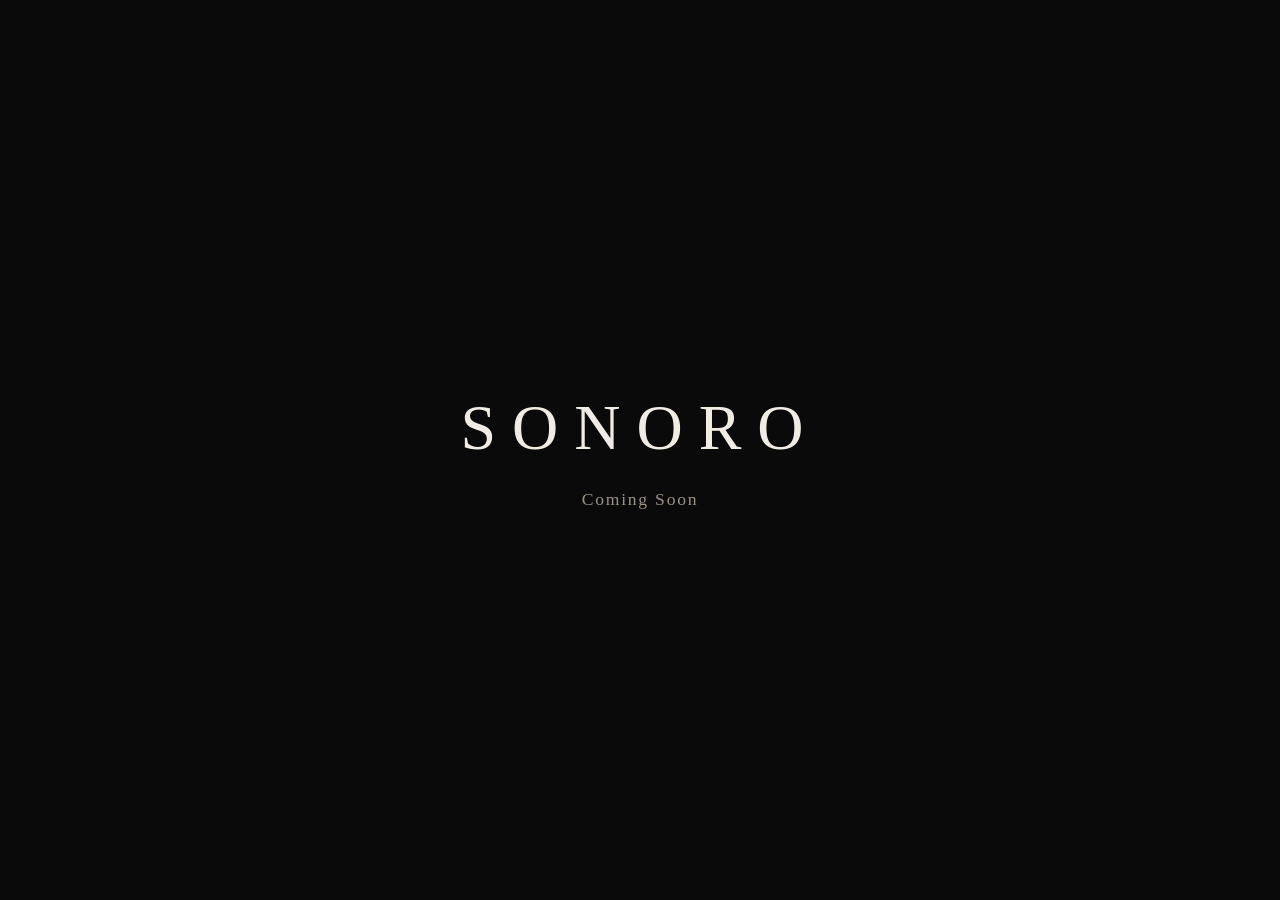
==== commit ace4081c: "Replace site with coming soon page" ====
--- a/index.html
+++ b/index.html
@@ -3,156 +3,41 @@
 <head>
 <meta charset="UTF-8" />
 <meta name="viewport" content="width=device-width, initial-scale=1.0" />
-<title>Sonoro — The Intelligence Layer for Food in Care</title>
-<meta name="description" content="An AI orchestration platform connecting culinary judgement, menu intelligence, resident wellbeing, workforce profiling, recruitment and funded learning into one decision-making system." />
-
-<link rel="preconnect" href="https://fonts.googleapis.com">
-<link rel="preconnect" href="https://fonts.gstatic.com" crossorigin>
-<link href="https://fonts.googleapis.com/css2?family=Cormorant+Garamond:ital,wght@0,200;0,300;0,400;0,500;1,200;1,300;1,400;1,500&family=DM+Sans:wght@200;300;400;500&display=swap" rel="stylesheet">
-
-<link rel="stylesheet" href="assets/css/main.css">
-<link rel="manifest" href="manifest.json">
-<meta name="theme-color" content="#c9a25f">
-<link rel="icon" type="image/svg+xml" href="favicon.svg">
-<link rel="apple-touch-icon" href="icons/icon-192.png">
+<title>Sonoro — Coming Soon</title>
+<meta name="description" content="Sonoro is coming soon." />
+<meta name="theme-color" content="#0a0a0a">
+<style>
+  *, *::before, *::after { box-sizing: border-box; margin: 0; padding: 0; }
+  html, body {
+    height: 100%;
+    background: #0a0a0a;
+    color: #f0ece4;
+    font-family: 'Georgia', serif;
+    display: flex;
+    align-items: center;
+    justify-content: center;
+    text-align: center;
+  }
+  .wrap { padding: 2rem; }
+  h1 {
+    font-size: clamp(2rem, 6vw, 4rem);
+    font-weight: 300;
+    letter-spacing: 0.25em;
+    text-transform: uppercase;
+    margin-bottom: 1.5rem;
+  }
+  p {
+    font-size: clamp(0.9rem, 2vw, 1.1rem);
+    font-weight: 300;
+    letter-spacing: 0.1em;
+    color: #9b9284;
+  }
+</style>
 </head>
-<body class="state-initial">
-
-<!-- ============================================================ -->
-<!--  TEASER                                                      -->
-<!-- ============================================================ -->
-<section class="teaser" id="teaser">
-
-  <div class="teaser-atm"></div>
-  <canvas class="teaser-stars" id="starsCanvas"></canvas>
-
-  <div class="teaser-canvas-wrap">
-    <canvas id="ringCanvas"></canvas>
+<body>
+  <div class="wrap">
+    <h1>Sonoro</h1>
+    <p>Coming Soon</p>
   </div>
-
-  <div class="teaser-grain"></div>
-
-  <div class="teaser-stage">
-    <h1 class="wordmark" id="wordmark" aria-label="Sonoro"></h1>
-  </div>
-
-  <button class="entry" id="entry" aria-label="Enter">Enter</button>
-
-  <div class="tmeta tmeta--bl">
-    <div><span class="val">London · Swansea · Dubai</span></div>
-  </div>
-  <div class="tmeta tmeta--br">
-    <div><span class="lbl">Confidential</span></div>
-    <div><span class="accent">CTO Briefing — Part I</span></div>
-  </div>
-
-  <div class="chatbar" id="chatbar" aria-label="Ask Sonoro">
-    <span class="chatbar-icon" aria-hidden="true">
-      <svg viewBox="0 0 32 32" xmlns="http://www.w3.org/2000/svg">
-        <circle cx="16" cy="16" r="2.4" fill="#fff5e6"/>
-        <circle cx="16" cy="16" r="5"  stroke="rgba(242,240,235,0.65)" stroke-width="0.7" fill="none"/>
-        <circle cx="16" cy="16" r="9"  stroke="rgba(242,240,235,0.35)" stroke-width="0.55" fill="none" stroke-dasharray="1.5 3"/>
-        <circle cx="16" cy="16" r="13" stroke="rgba(242,240,235,0.18)" stroke-width="0.45" fill="none"/>
-      </svg>
-    </span>
-    <span class="chatbar-text">
-      <span>Ask</span>
-      <em class="ask-static">Marco Pierre White</em>
-    </span>
-    <span class="chatbar-arrow" aria-hidden="true">
-      <svg viewBox="0 0 16 16" fill="none" xmlns="http://www.w3.org/2000/svg">
-        <path d="M3 8 L13 8 M9 4 L13 8 L9 12" stroke="currentColor" stroke-width="1.1" stroke-linecap="round" stroke-linejoin="round"/>
-      </svg>
-    </span>
-  </div>
-
-  <div class="scroll-cue" aria-hidden="true">Scroll to read the brief</div>
-
-</section>
-
-<!-- ============================================================ -->
-<!--  PERSISTENT — custom cursor                                  -->
-<!-- ============================================================ -->
-<div class="cursor" id="cursor"></div>
-<div class="cursor-dot" id="cursorDot"></div>
-
-<!-- ============================================================ -->
-<!--  NAV                                                         -->
-<!-- ============================================================ -->
-<nav class="top">
-  <div class="brand-block">
-    <a href="/" aria-label="Sonoro home" style="display:flex;align-items:center;gap:10px;text-decoration:none;">
-      <svg class="brand-mark" viewBox="0 0 24 24">
-        <circle cx="12" cy="12" r="10.5"/>
-        <circle cx="12" cy="12" r="7"/>
-        <circle cx="12" cy="12" r="3.5"/>
-        <circle class="pearl" cx="12" cy="12" r="1"/>
-      </svg>
-      <span class="brand-name">Sonoro</span>
-    </a>
-  </div>
-  <div class="menu">
-    <a href="/"><span class="num">I.</span>Resonance</a>
-    <a href="/opportunity"><span class="num">II.</span>Opportunity</a>
-    <a href="/platform"><span class="num">III.</span>Platform</a>
-    <a href="/network"><span class="num">IV.</span>Network</a>
-    <a href="/trust"><span class="num">V.</span>Trust</a>
-    <a href="/business"><span class="num">VI.</span>Business</a>
-    <a href="/mandate"><span class="num">VII.</span>Mandate</a>
-  </div>
-  <a href="/mandate" class="confidential">Confidential — CTO Brief</a>
-</nav>
-
-<!-- ============================================================ -->
-<!--  BRIEF — revealed after Enter                                -->
-<!-- ============================================================ -->
-<div class="brief">
-
-<section class="intro">
-  <div class="intro-inner">
-
-    <div class="intro-meta reveal">
-      <div>
-        <strong>Sonoro Healthcare</strong> · Food Intelligence Platform<br>
-        Prepared for the office of the CTO
-      </div>
-      <div class="right">
-        Confidential briefing · in seven parts<br>
-        Building the Intelligence Layer
-      </div>
-    </div>
-
-    <h1 class="reveal">Where care<br><em>resonates</em><br>through food.</h1>
-
-    <div class="intro-strap reveal">
-      <p class="lede-large">
-        Sonoro is an <em>AI orchestration platform</em> connecting culinary judgement, menu intelligence, resident wellbeing, workforce profiling, recruitment and funded learning into one decision-making system for the care sector.
-        <br><br>
-        Not a chatbot. An intelligence infrastructure.
-      </p>
-      <div class="intro-cta-block">
-        <a href="/opportunity" class="cta primary">Read the brief</a>
-        <a href="/platform" class="cta">Explore the platform</a>
-        <a href="/mandate" class="cta gold">Read the CTO mandate</a>
-      </div>
-    </div>
-
-    <div class="intro-rail reveal">
-      <div class="intro-rail-grid">
-        <div class="intro-node"><span class="dot"></span><span class="nm">Ask Marco</span><span class="lab">Judgement</span></div>
-        <div class="intro-node"><span class="dot"></span><span class="nm">Menu Intelligence</span><span class="lab">Optimisation</span></div>
-        <div class="intro-node"><span class="dot"></span><span class="nm">Happiness Algorithm</span><span class="lab">Wellbeing</span></div>
-        <div class="intro-node"><span class="dot"></span><span class="nm">Talent Intelligence</span><span class="lab">Workforce</span></div>
-        <div class="intro-node"><span class="dot"></span><span class="nm">Curam Loop</span><span class="lab">Recruitment</span></div>
-      </div>
-    </div>
-
-  </div>
-</section>
-
-</div><!-- /.brief -->
-
-<script src="assets/js/page.js"></script>
-<script src="assets/js/main.js"></script>
 </body>
 </html>
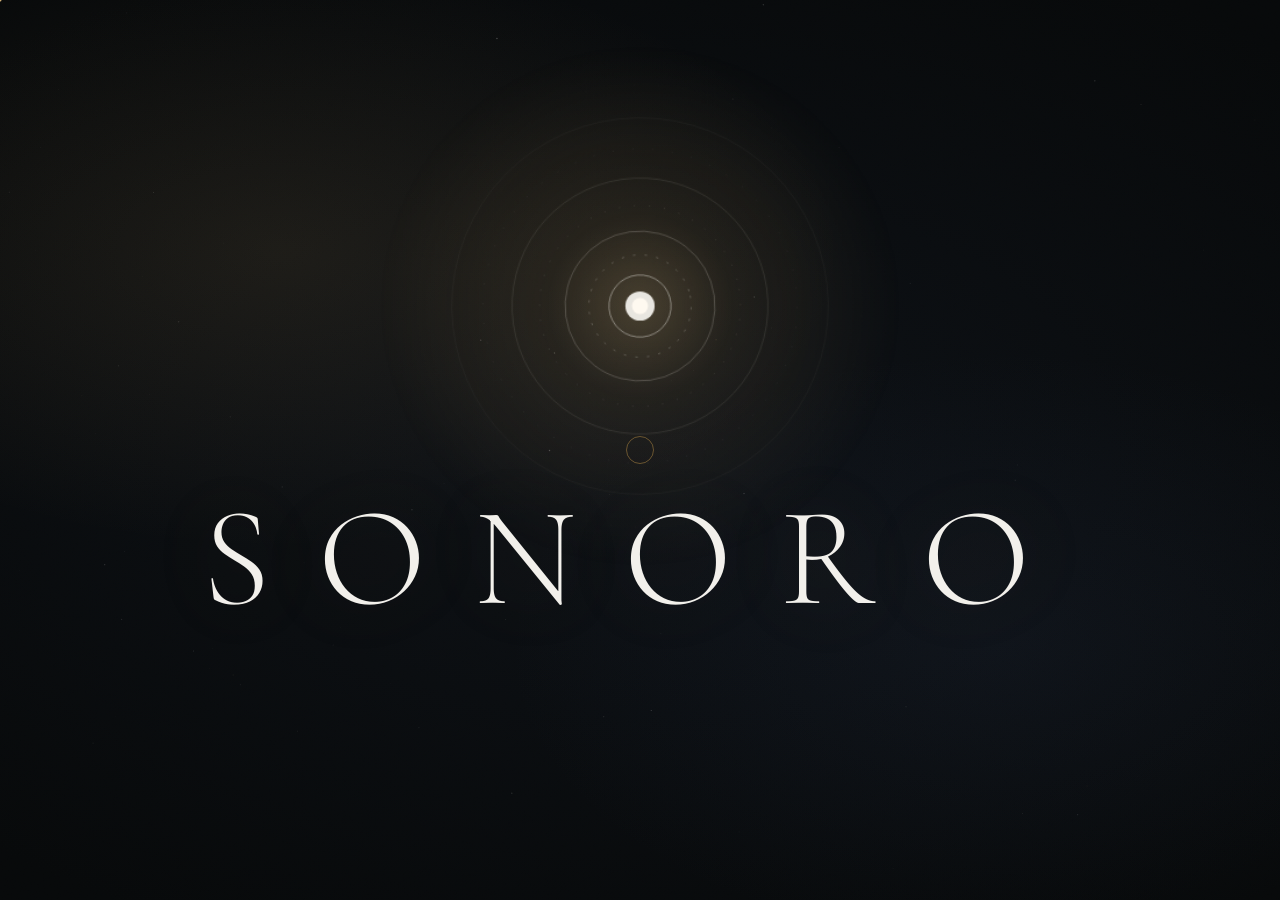
==== commit 95574428: "Launch new Sonoro site — resonant intelligence landing page - New cinematic landing page with resona" ====
--- a/index.html
+++ b/index.html
@@ -1,43 +1,89 @@
 <!DOCTYPE html>
 <html lang="en">
 <head>
-<meta charset="UTF-8" />
-<meta name="viewport" content="width=device-width, initial-scale=1.0" />
-<title>Sonoro — Coming Soon</title>
-<meta name="description" content="Sonoro is coming soon." />
-<meta name="theme-color" content="#0a0a0a">
-<style>
-  *, *::before, *::after { box-sizing: border-box; margin: 0; padding: 0; }
-  html, body {
-    height: 100%;
-    background: #0a0a0a;
-    color: #f0ece4;
-    font-family: 'Georgia', serif;
-    display: flex;
-    align-items: center;
-    justify-content: center;
-    text-align: center;
-  }
-  .wrap { padding: 2rem; }
-  h1 {
-    font-size: clamp(2rem, 6vw, 4rem);
-    font-weight: 300;
-    letter-spacing: 0.25em;
-    text-transform: uppercase;
-    margin-bottom: 1.5rem;
-  }
-  p {
-    font-size: clamp(0.9rem, 2vw, 1.1rem);
-    font-weight: 300;
-    letter-spacing: 0.1em;
-    color: #9b9284;
-  }
-</style>
+<meta charset="UTF-8">
+<meta name="viewport" content="width=device-width, initial-scale=1.0, viewport-fit=cover">
+<title>SONORO — Resonant Intelligence</title>
+<meta name="description" content="Sonoro. Intelligence that resonates. Arriving 2026.">
+<meta name="theme-color" content="#07090a">
+<link rel="preconnect" href="https://fonts.googleapis.com">
+<link rel="preconnect" href="https://fonts.gstatic.com" crossorigin>
+<link href="https://fonts.googleapis.com/css2?family=Cormorant+Garamond:ital,wght@0,200;0,300;0,400;1,200;1,300;1,400&family=DM+Sans:wght@200;300;400&display=swap" rel="stylesheet">
+<link rel="stylesheet" href="assets/css/main.css">
+<link rel="manifest" href="manifest.json">
 </head>
-<body>
-  <div class="wrap">
-    <h1>Sonoro</h1>
-    <p>Coming Soon</p>
+<body class="state-initial">
+
+<!-- Atmosphere -->
+<div class="atmosphere"></div>
+<canvas class="stars" id="starsCanvas"></canvas>
+
+<!-- Resonance mark (always visible — the constant) -->
+<div class="canvas-wrap" id="canvasWrap">
+  <canvas id="ringCanvas"></canvas>
+</div>
+
+<!-- Grain -->
+<div class="grain"></div>
+
+<!-- Custom cursor -->
+<div class="cursor" id="cursor"></div>
+<div class="cursor-dot" id="cursorDot"></div>
+
+<!-- Stage typography (SONORO + cycling) -->
+<div class="stage">
+  <h1 class="wordmark" id="wordmark" aria-label="Sonoro"></h1>
+  <div class="rule" aria-hidden="true"></div>
+  <div class="strapline">
+    <span>Resonate</span>
+    <span class="cycle-wrap" id="cycleWrap" aria-hidden="true"></span>
   </div>
+</div>
+
+<!-- Centred tagline (loop phases 1 + 3) -->
+<div class="tagline-center" id="taglineCenter">Intelligence that resonates</div>
+
+<!-- Enter button (initial state only) — pill style matching Listen -->
+<button class="entry" id="entry" aria-label="Enter">Enter</button>
+
+<!-- Editorial metadata -->
+<div class="meta meta--bl">
+  <div><span class="val">London · Swansea · Dubai</span></div>
+</div>
+<div class="meta meta--br">
+  <div><span class="lbl">Arriving</span></div>
+  <div><span class="accent">Autumn MMXXVI</span></div>
+</div>
+
+<!-- Listen toggle -->
+<button class="listen" id="listen" aria-label="Toggle ambient sound">
+  <span class="listen-icon" aria-hidden="true">
+    <span></span><span></span><span></span><span></span>
+  </span>
+  <span class="listen-label">Listening</span>
+</button>
+
+<!-- Chat bar (loop phase 4) -->
+<div class="chatbar" id="chatbar" aria-label="Ask Sonoro">
+  <span class="chatbar-icon" aria-hidden="true">
+    <svg viewBox="0 0 32 32" xmlns="http://www.w3.org/2000/svg">
+      <circle cx="16" cy="16" r="2.4" fill="#fff5e6"/>
+      <circle cx="16" cy="16" r="5"  stroke="rgba(242,240,235,0.65)" stroke-width="0.7" fill="none"/>
+      <circle cx="16" cy="16" r="9"  stroke="rgba(242,240,235,0.35)" stroke-width="0.55" fill="none" stroke-dasharray="1.5 3"/>
+      <circle cx="16" cy="16" r="13" stroke="rgba(242,240,235,0.18)" stroke-width="0.45" fill="none"/>
+    </svg>
+  </span>
+  <span class="chatbar-text">
+    <span>Ask</span>
+    <span class="ask-cycle-wrap" id="askCycleWrap" aria-hidden="true"></span>
+  </span>
+  <span class="chatbar-arrow" aria-hidden="true">
+    <svg viewBox="0 0 16 16" fill="none" xmlns="http://www.w3.org/2000/svg">
+      <path d="M3 8 L13 8 M9 4 L13 8 L9 12" stroke="currentColor" stroke-width="1.1" stroke-linecap="round" stroke-linejoin="round"/>
+    </svg>
+  </span>
+</div>
+
+<script src="assets/js/main.js"></script>
 </body>
 </html>
--- a/assets/css/main.css
+++ b/assets/css/main.css
@@ -0,0 +1,611 @@
+*, *::before, *::after { box-sizing: border-box; margin: 0; padding: 0; }
+
+:root {
+  --bg-deep:    #07090a;
+  --bg-mid:     #0d1014;
+  --gold:       #c9a25f;
+  --gold-warm:  #d4b276;
+  --gold-soft:  rgba(201, 162, 95, 0.55);
+  --gold-faint: rgba(201, 162, 95, 0.18);
+  --parchment:  #f2f0eb;
+  --muted:      rgba(242, 240, 235, 0.5);
+  --faint:      rgba(242, 240, 235, 0.22);
+  --hairline:   rgba(242, 240, 235, 0.1);
+
+  /* Cinematic timing — matched to the audio's slow LFO breath */
+  --fade-dur:   1.6s;
+  --ease:       cubic-bezier(.22, .96, .24, 1);
+}
+
+html, body {
+  width: 100%; height: 100%;
+  overflow: hidden;
+  background: var(--bg-deep);
+  color: var(--parchment);
+  font-family: 'DM Sans', sans-serif;
+  -webkit-font-smoothing: antialiased;
+  -moz-osx-font-smoothing: grayscale;
+}
+body { cursor: none; }
+
+/* ── ATMOSPHERE ── */
+.atmosphere {
+  position: fixed; inset: 0; z-index: 0;
+  background:
+    radial-gradient(ellipse 80% 60% at 22% 28%, rgba(201, 162, 95, 0.10) 0%, transparent 55%),
+    radial-gradient(ellipse 70% 60% at 78% 72%, rgba(60, 80, 120, 0.10) 0%, transparent 55%),
+    radial-gradient(ellipse 100% 80% at 50% 50%, rgba(20, 26, 36, 0.45) 0%, transparent 75%),
+    var(--bg-deep);
+  animation: drift 28s ease-in-out infinite alternate;
+}
+@keyframes drift {
+  0%   { transform: scale(1)    translate(0, 0);     filter: hue-rotate(0deg); }
+  100% { transform: scale(1.07) translate(-1.5%, 1%); filter: hue-rotate(8deg); }
+}
+.stars { position: fixed; inset: 0; z-index: 1; pointer-events: none; }
+
+/* ── RESONANCE MARK CANVAS ──
+   padding-bottom shifts the rings' centre into the upper portion
+   of the viewport, so the bright pearl sits clearly above SONORO
+   while the faint outer rings still extend down for atmosphere. */
+.canvas-wrap {
+  position: fixed; inset: 0; z-index: 2;
+  display: flex; align-items: center; justify-content: center;
+  padding-bottom: 32vh;
+  pointer-events: none;
+}
+#ringCanvas {
+  width:  min(720px, 86vmin);
+  height: min(720px, 86vmin);
+  display: block;
+  opacity: 0;
+  transform: scale(0.86);
+  animation: ringEmerge 4.2s 0.4s var(--ease) forwards;
+  transition: opacity var(--fade-dur) var(--ease);
+}
+@keyframes ringEmerge {
+  from { opacity: 0; transform: scale(0.86); }
+  to   { opacity: 1; transform: scale(1); }
+}
+
+/* ── GRAIN ── */
+.grain {
+  position: fixed; inset: 0; z-index: 8;
+  pointer-events: none;
+  background-image: url("data:image/svg+xml,%3Csvg viewBox='0 0 256 256' xmlns='http://www.w3.org/2000/svg'%3E%3Cfilter id='n'%3E%3CfeTurbulence type='fractalNoise' baseFrequency='0.92' numOctaves='4' stitchTiles='stitch'/%3E%3C/filter%3E%3Crect width='100%25' height='100%25' filter='url(%23n)'/%3E%3C/svg%3E");
+  background-size: 180px 180px;
+  opacity: 0.05;
+  mix-blend-mode: overlay;
+}
+
+/* ── STAGE  — absolute positioning so each focal element
+      sits at exactly the same vertical anchor (viewport centre) ── */
+.stage {
+  position: fixed; inset: 0; z-index: 4;
+  pointer-events: none;
+}
+
+/* Wordmark — positioned in the lower-middle of the viewport (62% from top)
+   so it sits clearly under the rings. The --word-x-offset is set by JS
+   to nudge the rendered SONORO to true viewport horizontal centre. */
+.wordmark {
+  position: absolute;
+  left: 50%;
+  top: 62%;
+  transform: translate(calc(-50% + var(--word-x-offset, 0px)), -50%);
+  font-family: 'Cormorant Garamond', serif;
+  font-weight: 200;
+  font-size: clamp(58px, 11vw, 168px);
+  letter-spacing: 0.34em;
+  color: var(--parchment);
+  line-height: 1;
+  text-transform: uppercase;
+  text-shadow: 0 0 80px rgba(201, 162, 95, 0.18);
+  text-align: center;
+  white-space: nowrap;
+  opacity: 0;
+  transition: opacity var(--fade-dur) var(--ease);
+}
+.wordmark .ch {
+  display: inline-block;
+  opacity: 1;
+  transform: translateY(0);
+}
+body.state-initial .wordmark { opacity: 1; }
+body.state-initial .wordmark .ch {
+  opacity: 0;
+  transform: translateY(28px);
+  animation: chRise 1.6s var(--ease) forwards;
+}
+@keyframes chRise { to { opacity: 1; transform: translateY(0); } }
+body.show-cycling .wordmark,
+body.show-sonoro  .wordmark { opacity: 1; }
+
+/* Rule — positioned below SONORO independently */
+.rule {
+  position: absolute;
+  left: 50%;
+  top: calc(62% + clamp(60px, 8.5vw, 110px));
+  transform: translateX(-50%) scaleX(0.4);
+  transform-origin: center;
+  width: clamp(160px, 22vw, 260px);
+  height: 1px;
+  background: linear-gradient(to right, transparent, var(--gold-soft) 50%, transparent);
+  opacity: 0;
+  transition: opacity var(--fade-dur) var(--ease), transform var(--fade-dur) var(--ease);
+}
+body.show-cycling .rule {
+  opacity: 1;
+  transform: translateX(-50%) scaleX(1);
+}
+
+/* Strapline — positioned below rule independently */
+.strapline {
+  position: absolute;
+  left: 50%;
+  top: calc(62% + clamp(98px, 13vw, 165px));
+  transform: translateX(-50%);
+  font-family: 'Cormorant Garamond', serif;
+  font-style: italic;
+  font-weight: 300;
+  font-size: clamp(20px, 2.6vw, 34px);
+  color: var(--muted);
+  display: flex; align-items: center;
+  gap: 0.4em;
+  letter-spacing: 0.04em;
+  white-space: nowrap;
+  opacity: 0;
+  transition: opacity var(--fade-dur) var(--ease);
+}
+body.show-cycling .strapline { opacity: 1; }
+
+.cycle-wrap {
+  position: relative;
+  display: inline-block;
+  overflow: visible;
+  height: 1.4em;
+  transition: width 0.7s var(--ease);
+}
+.cycle-word {
+  position: absolute;
+  left: 0; top: 50%;
+  transform: translateY(calc(-50% + 60%));
+  opacity: 0;
+  color: var(--gold-warm);
+  font-style: italic;
+  white-space: nowrap;
+  transition: transform 1.0s var(--ease),
+              opacity   0.7s ease;
+}
+.cycle-word.enter { transform: translateY(-50%); opacity: 1; }
+.cycle-word.exit  { transform: translateY(calc(-50% - 60%)); opacity: 0; }
+
+/* Editorial № mark above each cycling word — tracked, uppercase, sans-serif */
+.cycle-word::before {
+  content: attr(data-num);
+  position: absolute;
+  top: -1.4em;
+  left: 0;
+  font-family: 'DM Sans', sans-serif;
+  font-style: normal;
+  font-weight: 400;
+  font-size: 0.32em;
+  letter-spacing: 0.45em;
+  text-transform: uppercase;
+  color: var(--gold-warm);
+  opacity: 0;
+  white-space: nowrap;
+  transition: opacity 0.5s ease;
+}
+.cycle-word.enter::before {
+  opacity: 0.55;
+  transition: opacity 0.7s ease 0.2s;
+}
+
+/* Editorial hairline rule beneath each cycling word — draws in on entry */
+.cycle-word::after {
+  content: '';
+  position: absolute;
+  bottom: -0.32em;
+  left: 0;
+  width: 100%;
+  height: 1px;
+  background: var(--gold-warm);
+  opacity: 0;
+  transform-origin: left center;
+  transform: scaleX(0);
+  transition: transform 0.5s var(--ease), opacity 0.4s ease;
+}
+.cycle-word.enter::after {
+  transform: scaleX(1);
+  opacity: 0.42;
+  transition: transform 1.1s var(--ease) 0.3s, opacity 0.5s ease 0.3s;
+}
+
+/* ── TAGLINE — sits under the rings at the same vertical anchor as SONORO ── */
+.tagline-center {
+  position: fixed;
+  top: 62%; left: 50%;
+  transform: translate(-50%, -48%);
+  z-index: 4;
+  font-family: 'Cormorant Garamond', serif;
+  font-style: italic;
+  font-weight: 300;
+  font-size: clamp(28px, 4.2vw, 56px);
+  color: rgba(242, 240, 235, 0.78);
+  letter-spacing: 0.04em;
+  white-space: nowrap;
+  pointer-events: none;
+  opacity: 0;
+  filter: blur(3px);
+  transition: opacity var(--fade-dur) var(--ease),
+              transform var(--fade-dur) var(--ease),
+              filter var(--fade-dur) var(--ease);
+  text-shadow: 0 0 60px rgba(201, 162, 95, 0.18);
+}
+body.show-tagline .tagline-center {
+  opacity: 1;
+  transform: translate(-50%, -50%);
+  filter: blur(0);
+}
+
+/* ── ENTER BUTTON — matches the Listen pill aesthetic ── */
+.entry {
+  position: fixed;
+  top: 78%; left: 50%;
+  transform: translate(-50%, -50%);
+  z-index: 7;
+  display: inline-flex; align-items: center;
+  padding: 12px 32px;
+  border: 1px solid rgba(201, 162, 95, 0.4);
+  border-radius: 100px;
+  background: rgba(7, 9, 10, 0.45);
+  backdrop-filter: blur(14px);
+  -webkit-backdrop-filter: blur(14px);
+  color: var(--gold-warm);
+  font-family: 'DM Sans', sans-serif;
+  font-weight: 300;
+  font-size: 10px;
+  letter-spacing: 0.42em;
+  text-transform: uppercase;
+  cursor: none;
+  pointer-events: none;
+  user-select: none;
+  opacity: 0;
+  transition: opacity 2s var(--ease),
+              border-color 0.6s ease,
+              color 0.6s ease,
+              background 0.6s ease;
+}
+.entry.show {
+  opacity: 1;
+  pointer-events: auto;
+  animation: entryHalo 3.4s ease-in-out infinite;
+}
+@keyframes entryHalo {
+  0%, 100% { box-shadow: 0 0 0 0 rgba(201, 162, 95, 0); }
+  50%      { box-shadow: 0 0 28px 2px rgba(201, 162, 95, 0.22); }
+}
+.entry:hover {
+  border-color: var(--gold);
+  color: var(--parchment);
+  background: rgba(7, 9, 10, 0.65);
+}
+.entry.dismiss {
+  animation: entryOut 1.6s var(--ease) forwards;
+  pointer-events: none;
+}
+@keyframes entryOut {
+  0%   { opacity: 1; transform: translate(-50%, -50%) scale(1); }
+  100% { opacity: 0; transform: translate(-50%, -50%) scale(1.06); }
+}
+
+/* ── EDITORIAL METADATA ── */
+.meta {
+  position: fixed; z-index: 5;
+  font-family: 'DM Sans', sans-serif;
+  font-weight: 300;
+  font-size: 10px;
+  letter-spacing: 0.32em;
+  text-transform: uppercase;
+  color: var(--muted);
+  line-height: 2;
+  opacity: 0;
+  transition: opacity 2s ease;
+}
+body.entered .meta { opacity: 1; }
+.meta .lbl    { color: var(--faint); margin-right: 8px; }
+.meta .val    { color: var(--muted); }
+.meta .accent { color: var(--gold-warm); }
+.meta--tl { top: 36px; left: 44px; text-align: left; }
+.meta--tr { top: 36px; right: 44px; text-align: right; }
+.meta--bl { bottom: 36px; left: 44px; text-align: left; }
+.meta--br { bottom: 36px; right: 44px; text-align: right; }
+
+/* ── LISTEN PILL ── */
+.listen {
+  position: fixed;
+  bottom: 36px; left: 50%;
+  transform: translateX(-50%);
+  z-index: 6;
+  display: flex; align-items: center; gap: 14px;
+  padding: 11px 22px 11px 18px;
+  border: 1px solid var(--hairline);
+  border-radius: 100px;
+  background: rgba(7, 9, 10, 0.45);
+  backdrop-filter: blur(14px);
+  -webkit-backdrop-filter: blur(14px);
+  cursor: none;
+  pointer-events: auto;
+  transition: all 0.5s var(--ease), opacity 2s ease;
+  opacity: 0;
+  color: var(--muted);
+  font-size: 10px;
+  letter-spacing: 0.32em;
+  text-transform: uppercase;
+  font-family: 'DM Sans', sans-serif;
+  font-weight: 300;
+  user-select: none;
+}
+body.entered .listen { opacity: 1; }
+.listen:hover {
+  border-color: var(--gold-soft);
+  color: var(--parchment);
+  background: rgba(7, 9, 10, 0.65);
+}
+.listen.active {
+  border-color: var(--gold);
+  color: var(--gold-warm);
+}
+.listen-icon {
+  display: flex; align-items: flex-end;
+  gap: 2px; height: 12px; width: 14px;
+}
+.listen-icon span {
+  display: block;
+  width: 2px; height: 4px;
+  background: currentColor;
+  border-radius: 1px;
+  transition: height 0.2s ease;
+}
+.listen.active .listen-icon span {
+  animation: bars 1.1s ease-in-out infinite;
+}
+.listen.active .listen-icon span:nth-child(1) { animation-delay:  0.0s; }
+.listen.active .listen-icon span:nth-child(2) { animation-delay: 0.18s; }
+.listen.active .listen-icon span:nth-child(3) { animation-delay: 0.36s; }
+.listen.active .listen-icon span:nth-child(4) { animation-delay: 0.54s; }
+@keyframes bars {
+  0%, 100% { height: 3px; }
+  50%      { height: 12px; }
+}
+
+/* ── CHATBAR — names left-aligned, like a real placeholder
+   Positioned in the lower-middle of the viewport (62% from top)
+   so it sits clearly below the rings rather than overlapping them */
+.chatbar {
+  position: fixed;
+  top: 62%; left: 50%;
+  transform: translate(-50%, -52%) scale(0.97);
+  z-index: 5;
+  display: flex; align-items: center;
+  padding: 18px 22px;
+  width: clamp(360px, 60vw, 660px);
+  border: 1px solid rgba(242, 240, 235, 0.12);
+  border-radius: 100px;
+  background: rgba(7, 9, 10, 0.6);
+  backdrop-filter: blur(20px);
+  -webkit-backdrop-filter: blur(20px);
+  box-shadow:
+    0 12px 48px rgba(0, 0, 0, 0.4),
+    0 0 0 0.5px rgba(255, 255, 255, 0.04) inset;
+  opacity: 0;
+  pointer-events: none;
+  transition: opacity var(--fade-dur) var(--ease),
+              transform var(--fade-dur) var(--ease),
+              border-color 0.6s ease,
+              background 0.6s ease;
+}
+body.show-chatbar .chatbar {
+  opacity: 1;
+  transform: translate(-50%, -50%) scale(1);
+  pointer-events: auto;
+}
+.chatbar:hover {
+  border-color: rgba(242, 240, 235, 0.22);
+  background: rgba(7, 9, 10, 0.74);
+}
+.chatbar-icon {
+  width: 32px; height: 32px;
+  margin-right: 18px;
+  flex-shrink: 0;
+  display: block;
+}
+.chatbar-icon svg {
+  width: 100%; height: 100%;
+  animation: iconRotate 36s linear infinite, iconBreath 5.2s ease-in-out infinite;
+  filter: drop-shadow(0 0 6px rgba(212, 178, 118, 0.32));
+}
+@keyframes iconRotate {
+  from { transform: rotate(0deg); }
+  to   { transform: rotate(360deg); }
+}
+@keyframes iconBreath {
+  0%, 100% { opacity: 0.92; }
+  50%      { opacity: 1;    }
+}
+.chatbar-text {
+  flex: 1;
+  font-family: 'Cormorant Garamond', serif;
+  font-style: italic;
+  font-weight: 300;
+  font-size: clamp(18px, 2.2vw, 26px);
+  color: rgba(242, 240, 235, 0.72);
+  letter-spacing: 0.03em;
+  display: flex;
+  align-items: center;
+  justify-content: flex-start;  /* left-aligned, like a real placeholder */
+  gap: 0.4em;
+  white-space: nowrap;
+  overflow: hidden;
+}
+.ask-cycle-wrap {
+  position: relative;
+  display: inline-block;
+  overflow: hidden;
+  height: 1.4em;
+}
+.ask-cycle-word {
+  position: absolute;
+  left: 0; top: 50%;
+  transform: translateY(calc(-50% + 110%));
+  opacity: 0;
+  color: var(--gold-warm);
+  font-style: italic;
+  white-space: nowrap;
+  transition: transform 1.0s var(--ease),
+              opacity   0.7s ease;
+}
+.ask-cycle-word.enter { transform: translateY(-50%); opacity: 1; }
+.ask-cycle-word.exit  { transform: translateY(calc(-50% - 110%)); opacity: 0; }
+
+.chatbar-arrow {
+  width: 18px; height: 18px;
+  margin-left: 18px;
+  color: var(--gold-soft);
+  flex-shrink: 0;
+  transition: color 0.5s ease, transform 0.5s var(--ease);
+}
+.chatbar-arrow svg { width: 100%; height: 100%; display: block; }
+.chatbar:hover .chatbar-arrow {
+  color: var(--gold-warm);
+  transform: translateX(3px);
+}
+
+/* ── CUSTOM CURSOR ── */
+.cursor {
+  position: fixed;
+  width: 28px; height: 28px;
+  border: 1px solid var(--gold-soft);
+  border-radius: 50%;
+  pointer-events: none;
+  z-index: 9999;
+  transform: translate(-50%, -50%);
+  transition: width 0.4s var(--ease),
+              height 0.4s var(--ease),
+              border-color 0.3s ease,
+              opacity 0.3s ease;
+  mix-blend-mode: difference;
+}
+.cursor-dot {
+  position: fixed;
+  width: 3px; height: 3px;
+  background: var(--gold-warm);
+  border-radius: 50%;
+  pointer-events: none;
+  z-index: 9999;
+  transform: translate(-50%, -50%);
+  transition: opacity 0.3s ease;
+}
+.cursor.is-hover {
+  width: 56px; height: 56px;
+  border-color: var(--gold);
+}
+
+/* ── REDUCED MOTION ── */
+@media (prefers-reduced-motion: reduce) {
+  *, *::before, *::after {
+    animation-duration: 0.01ms !important;
+    transition-duration: 0.01ms !important;
+  }
+  .atmosphere { animation: none; }
+}
+
+/* ── RESPONSIVE ── */
+@media (max-width: 760px) {
+  body { cursor: auto; }
+  .cursor, .cursor-dot { display: none; }
+
+  .canvas-wrap { padding-bottom: 28vh; }
+
+  .meta { font-size: 9px; letter-spacing: 0.28em; line-height: 1.9; }
+  .meta--tl, .meta--bl { left: 22px; }
+  .meta--tr, .meta--br { right: 22px; }
+  .meta--tl, .meta--tr { top: 22px; }
+  .meta--bl { bottom: 96px; }
+  .meta--br { bottom: 96px; }
+
+  .listen { bottom: 24px; }
+  .wordmark { letter-spacing: 0.28em; }
+  .entry { font-size: 10px; letter-spacing: 0.36em; top: 80%; }
+  .chatbar {
+    width: calc(100vw - 44px);
+    padding: 14px 22px 14px 16px;
+  }
+  .chatbar-icon { width: 28px; height: 28px; margin-right: 14px; }
+  .chatbar-arrow { margin-left: 14px; }
+  .tagline-center {
+    font-size: clamp(20px, 5.5vw, 34px);
+    padding: 0 24px;
+    white-space: normal;
+    text-align: center;
+  }
+}
+
+@media (max-height: 600px) {
+  .canvas-wrap { padding-bottom: 22vh; }
+}
+
+/* ================================================================
+   MOBILE & TABLET ENHANCEMENTS
+   ================================================================ */
+
+/* ── TABLET (761px – 1024px) ── */
+@media (min-width: 761px) and (max-width: 1024px) {
+  .canvas-wrap { padding-bottom: 30vh; }
+  .meta--bl, .meta--br { margin: 0 28px 32px; }
+  .chatbar { width: 72vw; }
+  .listen  { bottom: 28px; }
+}
+
+/* ── MOBILE (≤ 760px) ── */
+@media (max-width: 760px) {
+  body { cursor: auto; }
+  .cursor, .cursor-dot { display: none; }
+
+  .canvas-wrap { padding-bottom: 24vh; }
+
+  .wordmark   { top: 58%; font-size: clamp(48px, 14vw, 72px); }
+  .rule       { top: calc(58% + clamp(52px, 7.5vw, 72px)); }
+  .strapline  {
+    top: calc(58% + clamp(82px, 11vw, 110px));
+    font-size: clamp(15px, 3.8vw, 20px);
+    overflow: hidden;
+    max-width: calc(100vw - 32px);
+  }
+  .tagline-center { font-size: clamp(15px, 4.2vw, 22px); }
+
+  .meta--bl, .meta--br { margin: 0 16px 24px; font-size: 11px; }
+  .meta--bl { bottom: calc(80px + env(safe-area-inset-bottom, 0px)); }
+  .meta--br { bottom: calc(80px + env(safe-area-inset-bottom, 0px)); }
+
+  .listen { bottom: calc(20px + env(safe-area-inset-bottom, 0px)); }
+
+  .chatbar { width: calc(100vw - 40px); max-width: 360px; }
+
+  .entry { cursor: auto; touch-action: manipulation; }
+  .listen { cursor: auto; touch-action: manipulation; }
+  .chatbar { cursor: auto; touch-action: manipulation; }
+}
+
+/* ── LANDSCAPE MOBILE (width ≤ 760px AND height ≤ 500px) ── */
+@media (max-width: 760px) and (max-height: 500px) {
+  .canvas-wrap   { padding-bottom: 18vh; }
+  .wordmark      { top: 55%; }
+  .rule          { top: calc(55% + clamp(40px, 6vw, 60px)); }
+  .strapline     { top: calc(55% + clamp(68px, 9vw, 90px)); }
+  .tagline-center{ top: 55%; }
+  .chatbar       { top: 55%; }
+  .meta--bl,
+  .meta--br      { display: none; }
+}
